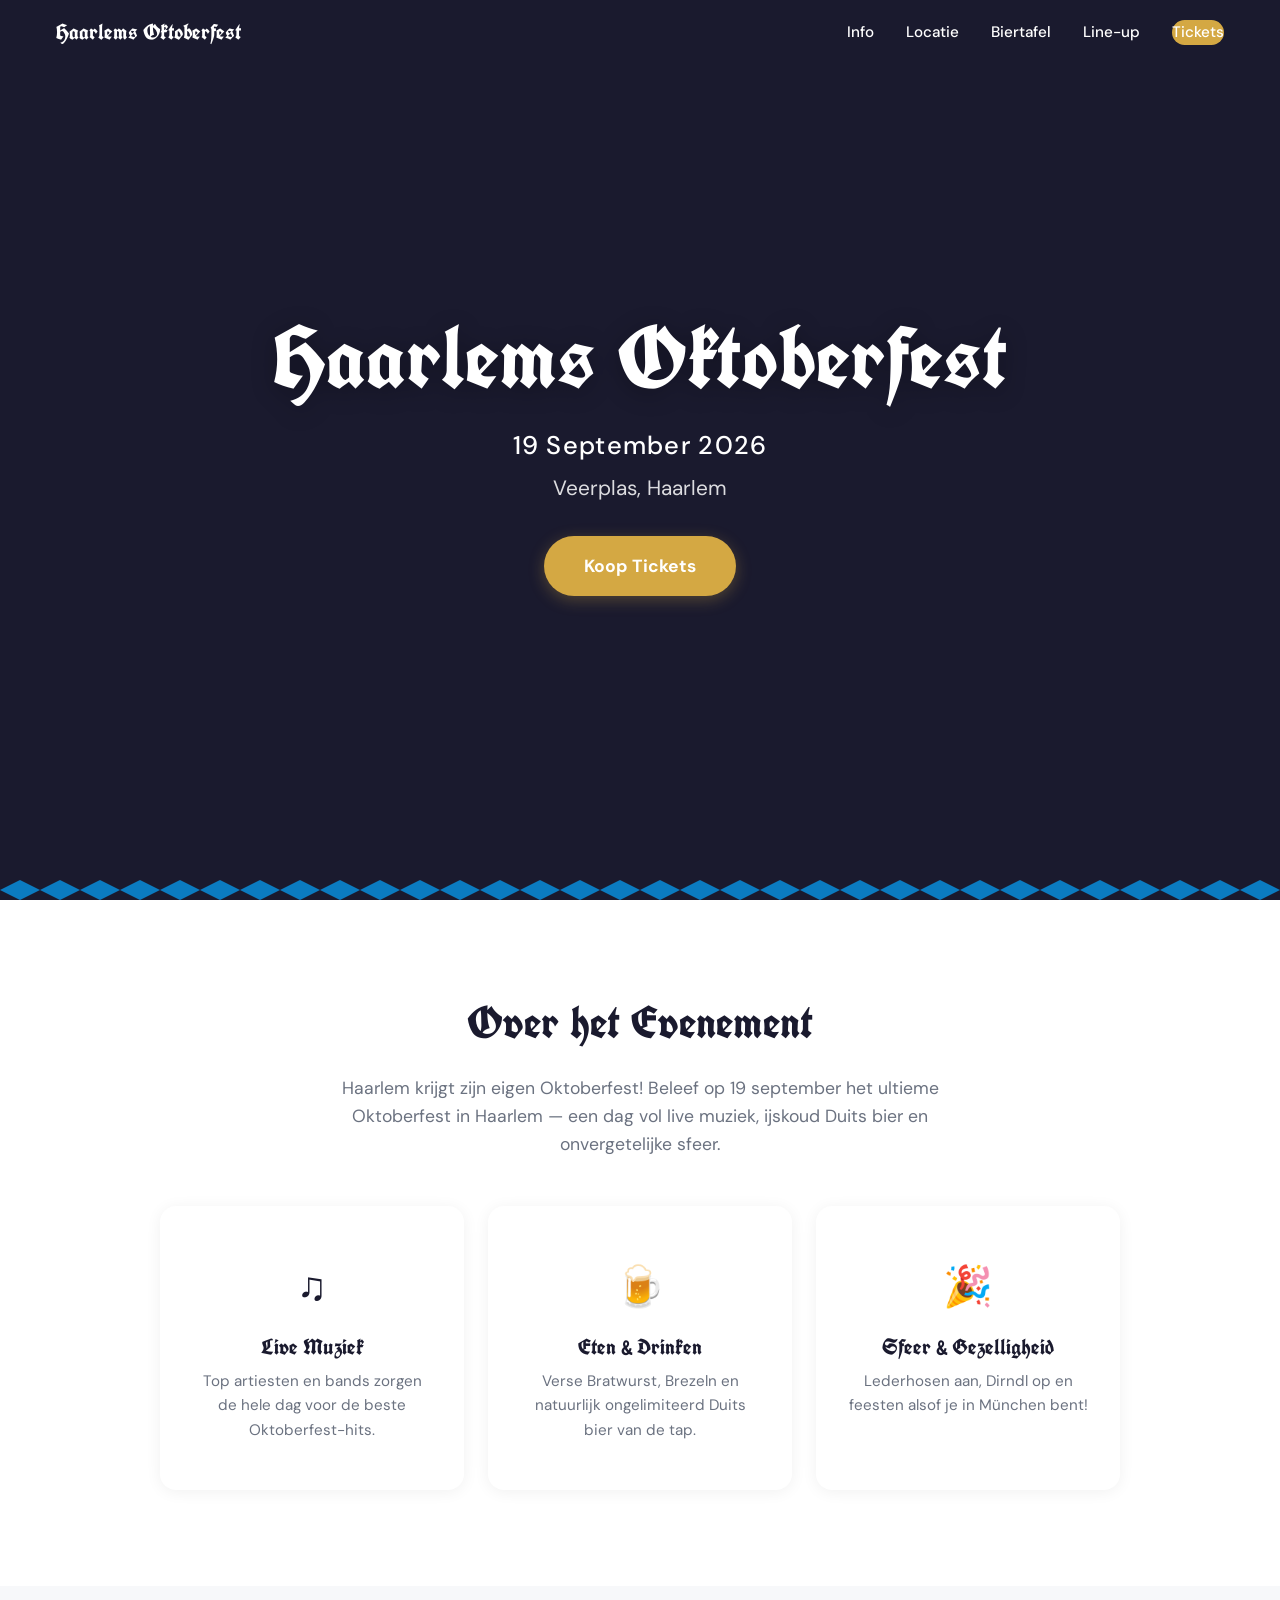
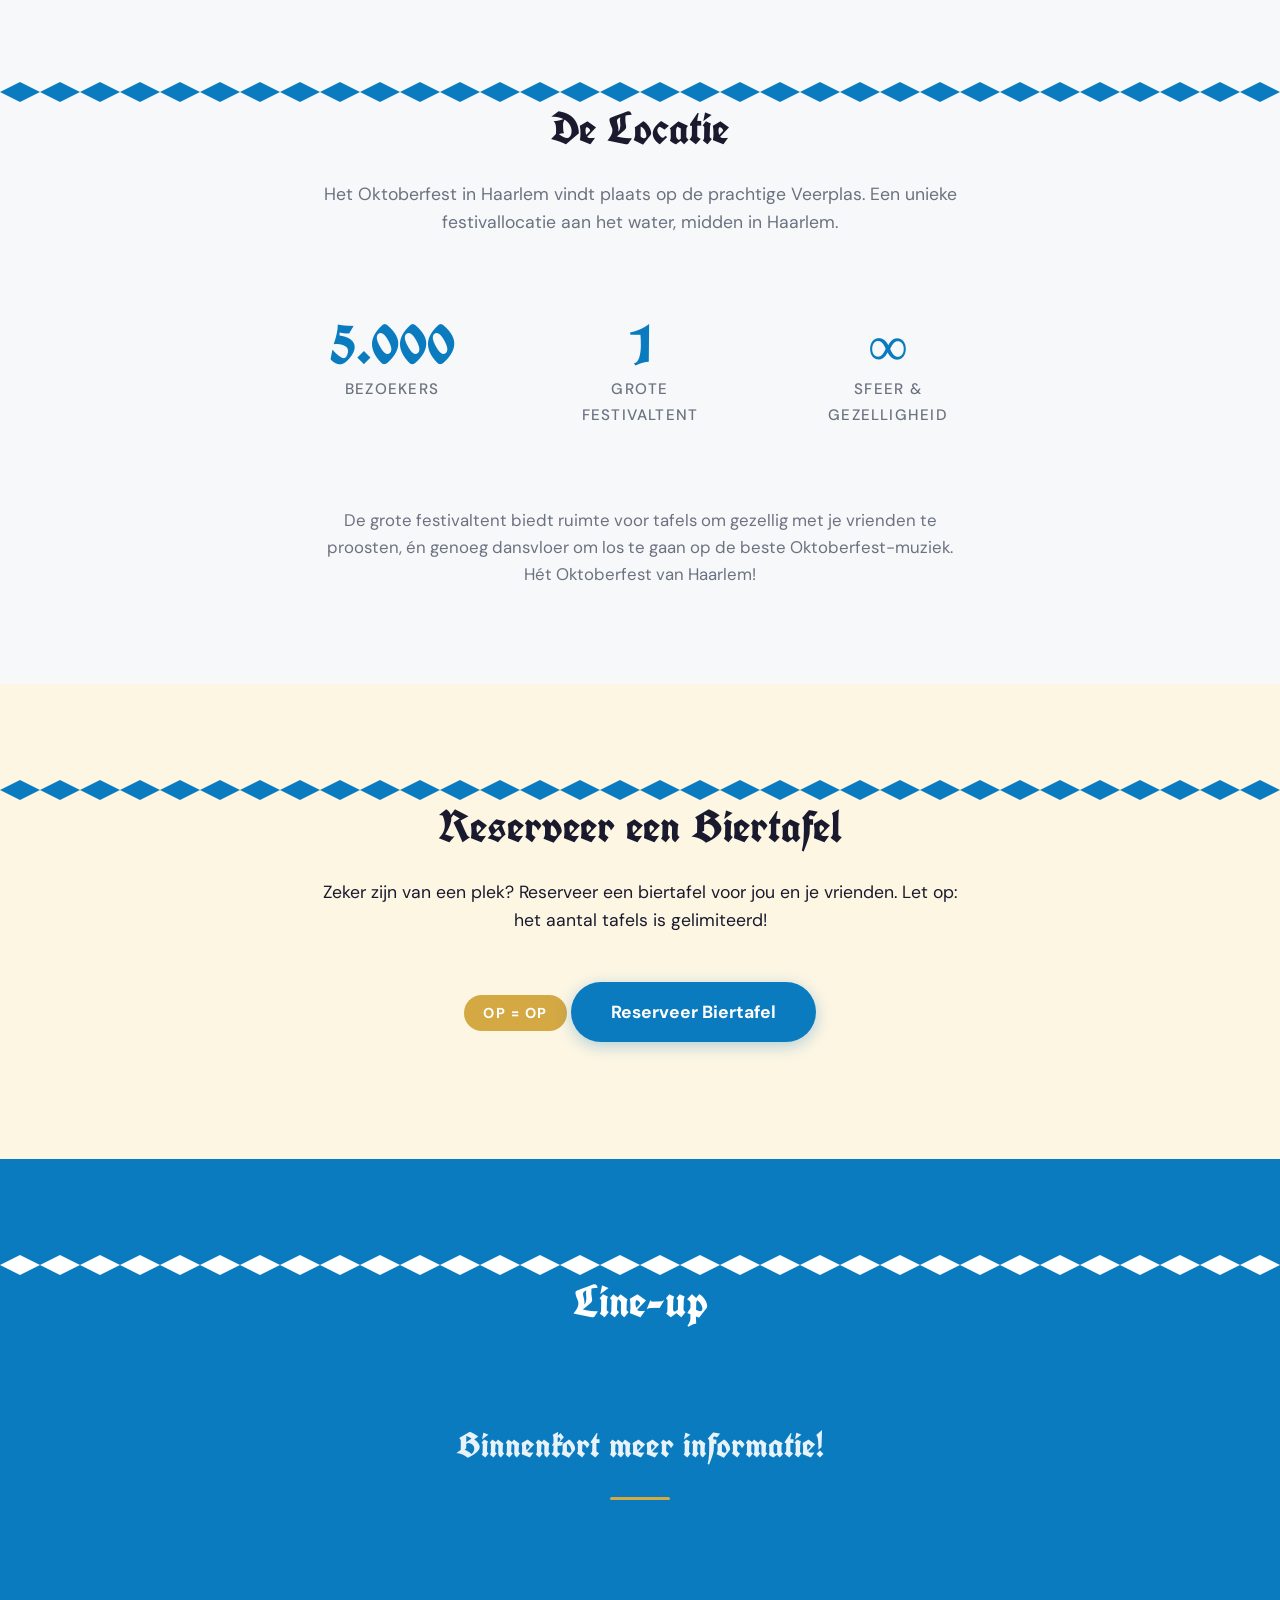
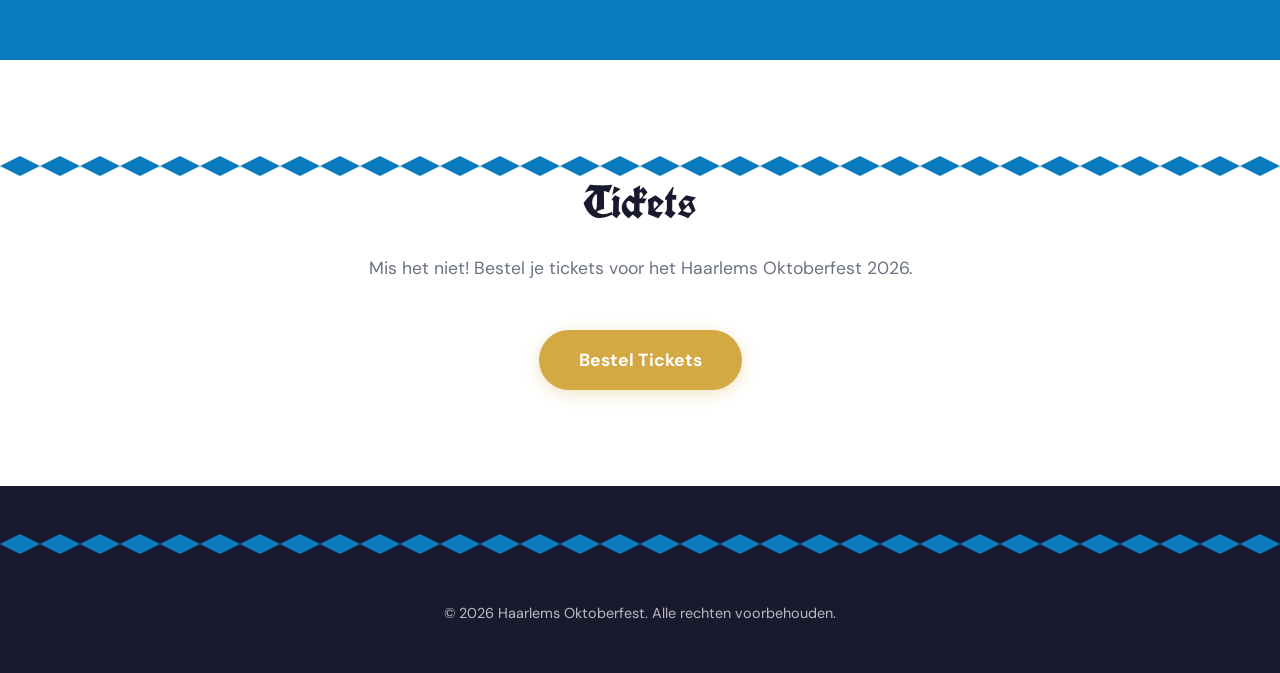
==== index.html @ cc45a91d "Initial commit: Haarlems Oktoberfest website Single-page static website for Haarlems Oktoberfest 202" ====
<!DOCTYPE html>
<html lang="nl">
<head>
    <meta charset="UTF-8">
    <meta name="viewport" content="width=device-width, initial-scale=1.0">
    <title>Haarlems Oktoberfest 2026 | 19 September | Oktoberfest in Haarlem</title>
    <meta name="description" content="Haarlems Oktoberfest 2026 — hét Oktoberfest van Haarlem op 19 september bij de Veerplas. Live muziek, Duits bier, Bratwurst en feest. Koop nu je tickets voor Oktoberfest Haarlem!">
    <meta name="keywords" content="Oktoberfest Haarlem, Haarlems Oktoberfest, Oktoberfest 2026, Haarlem evenement, Oktoberfest Nederland, Veerplas Haarlem, Duits bierfestival Haarlem">
    <meta name="robots" content="index, follow">
    <link rel="canonical" href="https://www.haarlemsoktoberfest.nl/">

    <!-- Open Graph -->
    <meta property="og:title" content="Haarlems Oktoberfest 2026">
    <meta property="og:description" content="19 september 2026 | Veerplas, Haarlem. Het gezelligste Oktoberfest van Haarlem!">
    <meta property="og:image" content="https://www.haarlemsoktoberfest.nl/assets/images/og-image.jpg">
    <meta property="og:url" content="https://www.haarlemsoktoberfest.nl/">
    <meta property="og:type" content="website">
    <meta property="og:locale" content="nl_NL">
    <meta property="og:site_name" content="Haarlems Oktoberfest">

    <!-- Twitter Card -->
    <meta name="twitter:card" content="summary_large_image">
    <meta name="twitter:title" content="Haarlems Oktoberfest 2026">
    <meta name="twitter:description" content="19 september 2026 | Veerplas, Haarlem. Het gezelligste Oktoberfest van Haarlem!">
    <meta name="twitter:image" content="https://www.haarlemsoktoberfest.nl/assets/images/og-image.jpg">

    <!-- JSON-LD Structured Data -->
    <script type="application/ld+json">
    {
        "@context": "https://schema.org",
        "@type": "Event",
        "name": "Haarlems Oktoberfest 2026",
        "description": "Het gezelligste Oktoberfest van Haarlem bij de Veerplas. Live muziek, Duits bier en onvergetelijke sfeer.",
        "startDate": "2026-09-19",
        "eventAttendanceMode": "https://schema.org/OfflineEventAttendanceMode",
        "eventStatus": "https://schema.org/EventScheduled",
        "location": {
            "@type": "Place",
            "name": "Veerplas",
            "address": {
                "@type": "PostalAddress",
                "addressLocality": "Haarlem",
                "addressCountry": "NL"
            }
        },
        "organizer": {
            "@type": "Organization",
            "name": "Haarlems Oktoberfest",
            "url": "https://www.haarlemsoktoberfest.nl"
        },
        "offers": {
            "@type": "Offer",
            "url": "https://www.haarlemsoktoberfest.nl/#tickets",
            "availability": "https://schema.org/PreOrder"
        },
        "image": "https://www.haarlemsoktoberfest.nl/assets/images/og-image.jpg",
        "inLanguage": "nl"
    }
    </script>

    <!-- Fonts -->
    <link rel="preconnect" href="https://fonts.googleapis.com">
    <link rel="preconnect" href="https://fonts.gstatic.com" crossorigin>
    <link href="https://fonts.googleapis.com/css2?family=DM+Sans:wght@400;500;700&family=UnifrakturCook:wght@700&display=swap" rel="stylesheet">

    <!-- Styles -->
    <link rel="stylesheet" href="css/styles.css">
</head>
<body>

    <!-- Header -->
    <header class="site-header" id="site-header">
        <nav class="nav container" aria-label="Hoofdnavigatie">
            <a href="#" class="nav__logo">Haarlems Oktoberfest</a>
            <button class="nav__toggle" aria-label="Menu openen" aria-expanded="false">
                <span class="nav__hamburger"></span>
            </button>
            <ul class="nav__links">
                <li><a href="#info">Info</a></li>
                <li><a href="#locatie">Locatie</a></li>
                <li><a href="#biertafel">Biertafel</a></li>
                <li><a href="#line-up">Line-up</a></li>
                <li><a href="#tickets" class="btn btn--nav">Tickets</a></li>
            </ul>
        </nav>
    </header>

    <main>

        <!-- Hero -->
        <section id="hero" class="hero" aria-label="Hero">
            <video class="hero__video" autoplay muted loop playsinline poster="assets/images/og-image.jpg">
                <!-- <source src="assets/video/hero.mp4" type="video/mp4"> -->
            </video>
            <div class="hero__overlay"></div>
            <div class="hero__content">
                <h1 class="hero__title">Haarlems Oktoberfest</h1>
                <p class="hero__date">
                    <time datetime="2026-09-19">19 September 2026</time>
                </p>
                <p class="hero__location">Veerplas, Haarlem</p>
                <a href="#tickets" class="btn btn--gold btn--lg">Koop Tickets</a>
            </div>
            <div class="bavarian-divider" aria-hidden="true"></div>
        </section>

        <!-- Info -->
        <section id="info" class="section" aria-labelledby="info-heading">
            <div class="container">
                <h2 id="info-heading" class="section__title reveal">Over het Evenement</h2>
                <p class="section__intro reveal">Haarlem krijgt zijn eigen Oktoberfest! Beleef op 19 september het ultieme Oktoberfest in Haarlem — een dag vol live muziek, ijskoud Duits bier en onvergetelijke sfeer.</p>
                <div class="cards">
                    <div class="card reveal reveal-delay-1">
                        <span class="card__icon" aria-hidden="true">&#9835;</span>
                        <h3 class="card__title">Live Muziek</h3>
                        <p>Top artiesten en bands zorgen de hele dag voor de beste Oktoberfest-hits.</p>
                    </div>
                    <div class="card reveal reveal-delay-2">
                        <span class="card__icon" aria-hidden="true">&#127866;</span>
                        <h3 class="card__title">Eten & Drinken</h3>
                        <p>Verse Bratwurst, Brezeln en natuurlijk ongelimiteerd Duits bier van de tap.</p>
                    </div>
                    <div class="card reveal reveal-delay-3">
                        <span class="card__icon" aria-hidden="true">&#127881;</span>
                        <h3 class="card__title">Sfeer & Gezelligheid</h3>
                        <p>Lederhosen aan, Dirndl op en feesten alsof je in München bent!</p>
                    </div>
                </div>
            </div>
        </section>

        <!-- Locatie -->
        <section id="locatie" class="section section--light" aria-labelledby="locatie-heading">
            <div class="bavarian-divider" aria-hidden="true"></div>
            <div class="container">
                <h2 id="locatie-heading" class="section__title reveal">De Locatie</h2>
                <p class="section__intro reveal">Het Oktoberfest in Haarlem vindt plaats op de prachtige Veerplas. Een unieke festivallocatie aan het water, midden in Haarlem.</p>
                <div class="stats">
                    <div class="stat reveal reveal-delay-1">
                        <span class="stat__number">5.000</span>
                        <span class="stat__label">Bezoekers</span>
                    </div>
                    <div class="stat reveal reveal-delay-2">
                        <span class="stat__number">1</span>
                        <span class="stat__label">Grote Festivaltent</span>
                    </div>
                    <div class="stat reveal reveal-delay-3">
                        <span class="stat__number">&infin;</span>
                        <span class="stat__label">Sfeer & Gezelligheid</span>
                    </div>
                </div>
                <p class="section__text reveal">De grote festivaltent biedt ruimte voor tafels om gezellig met je vrienden te proosten, én genoeg dansvloer om los te gaan op de beste Oktoberfest-muziek. Hét Oktoberfest van Haarlem!</p>
            </div>
        </section>

        <!-- Biertafel -->
        <section id="biertafel" class="section section--gold" aria-labelledby="biertafel-heading">
            <div class="bavarian-divider" aria-hidden="true"></div>
            <div class="container center">
                <h2 id="biertafel-heading" class="section__title reveal">Reserveer een Biertafel</h2>
                <p class="section__intro reveal">Zeker zijn van een plek? Reserveer een biertafel voor jou en je vrienden. Let op: het aantal tafels is gelimiteerd!</p>
                <p class="badge reveal">Op = Op</p>
                <a href="#" class="btn btn--primary btn--lg reveal">Reserveer Biertafel</a>
            </div>
        </section>

        <!-- Line-up -->
        <section id="line-up" class="section section--blue" aria-labelledby="lineup-heading">
            <div class="bavarian-divider bavarian-divider--white" aria-hidden="true"></div>
            <div class="container center">
                <h2 id="lineup-heading" class="section__title section__title--white reveal">Line-up</h2>
                <p class="coming-soon reveal">Binnenkort meer informatie!</p>
            </div>
        </section>

        <!-- Tickets -->
        <section id="tickets" class="section" aria-labelledby="tickets-heading">
            <div class="bavarian-divider" aria-hidden="true"></div>
            <div class="container center">
                <h2 id="tickets-heading" class="section__title reveal">Tickets</h2>
                <p class="section__intro reveal">Mis het niet! Bestel je tickets voor het Haarlems Oktoberfest 2026.</p>
                <a href="#" class="btn btn--gold btn--lg reveal">Bestel Tickets</a>
            </div>
        </section>

    </main>

    <!-- Footer -->
    <footer class="site-footer">
        <div class="bavarian-divider" aria-hidden="true"></div>
        <div class="container">
            <p class="site-footer__copy">&copy; 2026 Haarlems Oktoberfest. Alle rechten voorbehouden.</p>
        </div>
    </footer>

    <script src="js/main.js"></script>
</body>
</html>
---- css/styles.css ----
/* ==========================================================================
   Haarlems Oktoberfest — Styles
   ========================================================================== */

/* --- Custom Properties --- */
:root {
    --color-primary: #0B7BC0;
    --color-primary-dark: #065A8F;
    --color-white: #FFFFFF;
    --color-gold: #D4A843;
    --color-gold-dark: #B8912E;
    --color-gold-light: #FDF6E3;
    --color-dark: #1A1A2E;
    --color-gray: #6B7280;
    --color-gray-light: #F7F8FA;

    --space-xs: 0.25rem;
    --space-sm: 0.5rem;
    --space-md: 1rem;
    --space-lg: 1.5rem;
    --space-xl: 2rem;
    --space-2xl: 3rem;
    --space-3xl: 4rem;
    --space-4xl: 6rem;

    --radius-sm: 4px;
    --radius-md: 8px;
    --radius-lg: 16px;
    --radius-full: 9999px;

    --font-display: 'UnifrakturCook', cursive;
    --font-body: 'DM Sans', sans-serif;

    --header-height: 64px;
}

/* --- Reset --- */
*,
*::before,
*::after {
    box-sizing: border-box;
    margin: 0;
    padding: 0;
}

html {
    scroll-behavior: smooth;
    scroll-padding-top: var(--header-height);
    -webkit-font-smoothing: antialiased;
    -moz-osx-font-smoothing: grayscale;
}

body {
    font-family: var(--font-body);
    font-size: 1rem;
    line-height: 1.6;
    color: var(--color-dark);
    background: var(--color-white);
    overflow-x: hidden;
}

img, video {
    display: block;
    max-width: 100%;
}

a {
    color: inherit;
    text-decoration: none;
}

ul {
    list-style: none;
}

/* --- Typography --- */
h1, h2, h3 {
    line-height: 1.2;
}

/* --- Layout --- */
.container {
    width: 100%;
    max-width: 1200px;
    margin-inline: auto;
    padding-inline: var(--space-md);
}

.center {
    text-align: center;
}

.section {
    padding-block: var(--space-3xl);
    position: relative;
}

.section--light {
    background: var(--color-gray-light);
}

.section--blue {
    background: var(--color-primary);
    color: var(--color-white);
}

.section--gold {
    background: var(--color-gold-light);
}

.section__title {
    font-family: var(--font-display);
    font-size: clamp(1.8rem, 5vw, 2.8rem);
    text-align: center;
    margin-bottom: var(--space-lg);
    color: var(--color-dark);
}

.section__title--white {
    color: var(--color-white);
}

.section__intro {
    max-width: 640px;
    margin-inline: auto;
    text-align: center;
    color: var(--color-gray);
    font-size: 1.1rem;
    margin-bottom: var(--space-2xl);
}

.section--blue .section__intro {
    color: rgba(255, 255, 255, 0.85);
}

.section--gold .section__intro {
    color: var(--color-dark);
}

.section__text {
    max-width: 640px;
    margin-inline: auto;
    text-align: center;
    color: var(--color-gray);
    margin-top: var(--space-2xl);
    font-size: 1.05rem;
}

/* --- Bavarian Diamond Divider --- */
.bavarian-divider {
    height: 20px;
    background-image: url("data:image/svg+xml,%3Csvg xmlns='http://www.w3.org/2000/svg' width='40' height='20' viewBox='0 0 40 20'%3E%3Cpolygon points='20,0 40,10 20,20 0,10' fill='%230B7BC0'/%3E%3C/svg%3E");
    background-repeat: repeat-x;
    background-size: 40px 20px;
}

.bavarian-divider--white {
    background-image: url("data:image/svg+xml,%3Csvg xmlns='http://www.w3.org/2000/svg' width='40' height='20' viewBox='0 0 40 20'%3E%3Cpolygon points='20,0 40,10 20,20 0,10' fill='%23FFFFFF'/%3E%3C/svg%3E");
}

/* --- Scroll Reveal Animations --- */
.reveal {
    opacity: 0;
    transform: translateY(30px);
    transition: opacity 0.7s ease, transform 0.7s ease;
}

.reveal.is-visible {
    opacity: 1;
    transform: translateY(0);
}

.reveal-delay-1 { transition-delay: 0.1s; }
.reveal-delay-2 { transition-delay: 0.2s; }
.reveal-delay-3 { transition-delay: 0.3s; }

/* --- Header / Nav --- */
.site-header {
    position: fixed;
    top: 0;
    left: 0;
    right: 0;
    z-index: 100;
    height: var(--header-height);
    transition: background-color 0.3s ease, box-shadow 0.3s ease;
}

.site-header.is-scrolled {
    background: rgba(255, 255, 255, 0.97);
    box-shadow: 0 1px 12px rgba(0, 0, 0, 0.08);
    backdrop-filter: blur(12px);
    -webkit-backdrop-filter: blur(12px);
}

.site-header.is-scrolled .nav__logo {
    color: var(--color-dark);
}

.site-header.is-scrolled .nav__links a {
    color: var(--color-dark);
}

.site-header.is-scrolled .nav__hamburger,
.site-header.is-scrolled .nav__hamburger::before,
.site-header.is-scrolled .nav__hamburger::after {
    background: var(--color-dark);
}

.nav {
    display: flex;
    align-items: center;
    justify-content: space-between;
    height: 100%;
}

.nav__logo {
    font-family: var(--font-display);
    font-size: 1.35rem;
    color: var(--color-white);
    white-space: nowrap;
    transition: color 0.3s ease;
}

.nav__toggle {
    display: flex;
    align-items: center;
    justify-content: center;
    width: 44px;
    height: 44px;
    background: none;
    border: none;
    cursor: pointer;
    position: relative;
    z-index: 110;
}

.nav__hamburger,
.nav__hamburger::before,
.nav__hamburger::after {
    display: block;
    width: 24px;
    height: 2px;
    background: var(--color-white);
    border-radius: 2px;
    transition: all 0.3s ease;
}

.nav__hamburger::before,
.nav__hamburger::after {
    content: '';
    position: absolute;
}

.nav__hamburger::before {
    transform: translateY(-7px);
}

.nav__hamburger::after {
    transform: translateY(7px);
}

/* Hamburger → X */
.nav__toggle[aria-expanded="true"] .nav__hamburger {
    background: transparent;
}

.nav__toggle[aria-expanded="true"] .nav__hamburger::before {
    transform: rotate(45deg);
    background: var(--color-dark);
}

.nav__toggle[aria-expanded="true"] .nav__hamburger::after {
    transform: rotate(-45deg);
    background: var(--color-dark);
}

.nav__links {
    position: fixed;
    top: 0;
    right: 0;
    width: 280px;
    height: 100vh;
    height: 100dvh;
    background: var(--color-white);
    padding: calc(var(--header-height) + var(--space-xl)) var(--space-xl) var(--space-xl);
    display: flex;
    flex-direction: column;
    gap: var(--space-md);
    transform: translateX(100%);
    transition: transform 0.35s ease;
    box-shadow: -4px 0 24px rgba(0, 0, 0, 0.1);
}

.nav__links.is-open {
    transform: translateX(0);
}

.nav__links a {
    font-size: 1.1rem;
    font-weight: 500;
    color: var(--color-dark);
    padding: var(--space-sm) 0;
    transition: color 0.2s ease;
}

.nav__links a:hover {
    color: var(--color-primary);
}

/* --- Buttons --- */
.btn {
    display: inline-flex;
    align-items: center;
    justify-content: center;
    padding: 0.75rem 2rem;
    border-radius: var(--radius-full);
    font-family: var(--font-body);
    font-size: 1rem;
    font-weight: 700;
    cursor: pointer;
    border: none;
    transition: background-color 0.25s ease, transform 0.2s ease, box-shadow 0.25s ease;
    text-decoration: none;
}

.btn:hover {
    transform: translateY(-2px);
}

.btn:active {
    transform: translateY(0);
}

.btn--primary {
    background: var(--color-primary);
    color: var(--color-white);
    box-shadow: 0 4px 16px rgba(11, 123, 192, 0.3);
}

.btn--primary:hover {
    background: var(--color-primary-dark);
    box-shadow: 0 6px 20px rgba(11, 123, 192, 0.4);
}

.btn--gold {
    background: var(--color-gold);
    color: var(--color-white);
    box-shadow: 0 4px 16px rgba(212, 168, 67, 0.3);
}

.btn--gold:hover {
    background: var(--color-gold-dark);
    box-shadow: 0 6px 20px rgba(212, 168, 67, 0.4);
}

.btn--lg {
    padding: 1rem 2.5rem;
    font-size: 1.1rem;
}

.btn--nav {
    background: var(--color-gold);
    color: var(--color-white);
    padding: 0.5rem 1.5rem;
    border-radius: var(--radius-full);
    font-weight: 700;
    font-size: 0.95rem;
}

.btn--nav:hover {
    background: var(--color-gold-dark);
    color: var(--color-white) !important;
}

/* --- Hero --- */
.hero {
    position: relative;
    min-height: 100vh;
    min-height: 100svh;
    display: flex;
    align-items: center;
    justify-content: center;
    overflow: hidden;
    background: var(--color-dark);
}

.hero__video {
    position: absolute;
    inset: 0;
    width: 100%;
    height: 100%;
    object-fit: cover;
    z-index: 1;
}

.hero__overlay {
    position: absolute;
    inset: 0;
    background: linear-gradient(
        to bottom,
        rgba(26, 26, 46, 0.5) 0%,
        rgba(26, 26, 46, 0.65) 100%
    );
    z-index: 2;
}

.hero__content {
    position: relative;
    z-index: 3;
    text-align: center;
    color: var(--color-white);
    padding: var(--space-md);
}

.hero__title {
    font-family: var(--font-display);
    font-size: clamp(2.5rem, 8vw, 5.5rem);
    margin-bottom: var(--space-md);
    text-shadow: 0 4px 24px rgba(0, 0, 0, 0.3);
    animation: fadeInUp 1s ease forwards;
}

.hero__date {
    font-size: clamp(1.2rem, 3vw, 1.6rem);
    font-weight: 500;
    letter-spacing: 0.05em;
    margin-bottom: var(--space-xs);
    animation: fadeInUp 1s ease 0.2s forwards;
    opacity: 0;
}

.hero__location {
    font-size: clamp(1rem, 2.5vw, 1.3rem);
    color: rgba(255, 255, 255, 0.85);
    margin-bottom: var(--space-xl);
    animation: fadeInUp 1s ease 0.4s forwards;
    opacity: 0;
}

.hero .btn {
    animation: fadeInUp 1s ease 0.6s forwards;
    opacity: 0;
}

.hero .bavarian-divider {
    position: absolute;
    bottom: 0;
    left: 0;
    right: 0;
    z-index: 3;
}

@keyframes fadeInUp {
    from {
        opacity: 0;
        transform: translateY(24px);
    }
    to {
        opacity: 1;
        transform: translateY(0);
    }
}

/* --- Cards --- */
.cards {
    display: grid;
    grid-template-columns: 1fr;
    gap: var(--space-lg);
    max-width: 960px;
    margin-inline: auto;
}

.card {
    background: var(--color-white);
    border-radius: var(--radius-lg);
    padding: var(--space-2xl) var(--space-xl);
    text-align: center;
    box-shadow: 0 2px 16px rgba(0, 0, 0, 0.06);
    transition: transform 0.3s ease, box-shadow 0.3s ease;
}

.card:hover {
    transform: translateY(-4px);
    box-shadow: 0 8px 32px rgba(0, 0, 0, 0.1);
}

.card__icon {
    display: block;
    font-size: 2.5rem;
    margin-bottom: var(--space-md);
}

.card__title {
    font-family: var(--font-display);
    font-size: 1.4rem;
    margin-bottom: var(--space-sm);
    color: var(--color-dark);
}

.card p {
    color: var(--color-gray);
    font-size: 0.95rem;
}

/* --- Stats --- */
.stats {
    display: grid;
    grid-template-columns: 1fr;
    gap: var(--space-lg);
    max-width: 720px;
    margin-inline: auto;
    margin-bottom: var(--space-md);
}

.stat {
    text-align: center;
    padding: var(--space-xl);
}

.stat__number {
    display: block;
    font-family: var(--font-display);
    font-size: clamp(2.5rem, 6vw, 3.5rem);
    color: var(--color-primary);
    line-height: 1;
    margin-bottom: var(--space-xs);
}

.stat__label {
    font-size: 0.95rem;
    font-weight: 500;
    color: var(--color-gray);
    text-transform: uppercase;
    letter-spacing: 0.08em;
}

/* --- Badge --- */
.badge {
    display: inline-block;
    background: var(--color-gold);
    color: var(--color-white);
    font-weight: 700;
    font-size: 0.9rem;
    padding: 0.4rem 1.2rem;
    border-radius: var(--radius-full);
    text-transform: uppercase;
    letter-spacing: 0.1em;
    margin-bottom: var(--space-xl);
    animation: pulse 2s ease-in-out infinite;
}

@keyframes pulse {
    0%, 100% { transform: scale(1); }
    50% { transform: scale(1.05); }
}

/* --- Coming Soon --- */
.coming-soon {
    font-family: var(--font-display);
    font-size: clamp(1.5rem, 4vw, 2.2rem);
    color: rgba(255, 255, 255, 0.9);
    padding: var(--space-3xl) 0;
    position: relative;
}

.coming-soon::after {
    content: '';
    display: block;
    width: 60px;
    height: 3px;
    background: var(--color-gold);
    margin: var(--space-lg) auto 0;
    border-radius: 2px;
}

/* --- Footer --- */
.site-footer {
    background: var(--color-dark);
    color: rgba(255, 255, 255, 0.7);
    padding-block: var(--space-2xl);
}

.site-footer .bavarian-divider {
    margin-bottom: var(--space-2xl);
}

.site-footer__copy {
    text-align: center;
    font-size: 0.9rem;
}

/* ==========================================================================
   Tablet (768px)
   ========================================================================== */
@media (min-width: 768px) {
    .cards {
        grid-template-columns: repeat(3, 1fr);
    }

    .stats {
        grid-template-columns: repeat(3, 1fr);
    }

    .section {
        padding-block: var(--space-4xl);
    }
}

/* ==========================================================================
   Desktop (1024px)
   ========================================================================== */
@media (min-width: 1024px) {
    .nav__toggle {
        display: none;
    }

    .nav__links {
        position: static;
        width: auto;
        height: auto;
        background: transparent;
        padding: 0;
        flex-direction: row;
        align-items: center;
        gap: var(--space-xl);
        transform: none;
        box-shadow: none;
    }

    .nav__links a {
        font-size: 0.95rem;
        color: var(--color-white);
        padding: 0;
    }

    .site-header.is-scrolled .nav__links a {
        color: var(--color-dark);
    }

    .site-header.is-scrolled .nav__links .btn--nav {
        color: var(--color-white);
    }
}
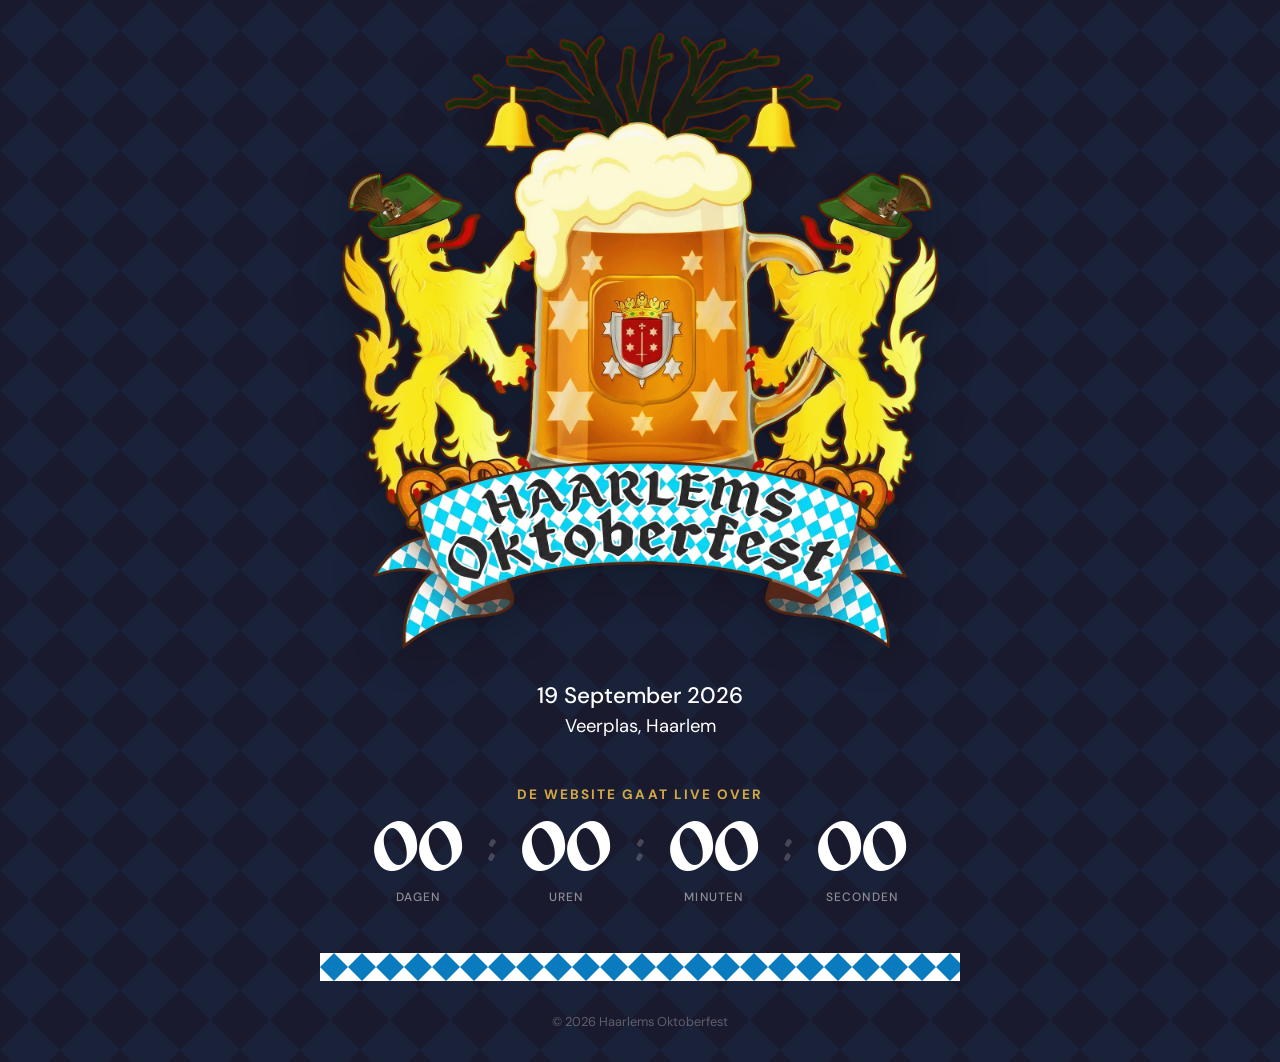
==== commit 1d33c9f8: "Switch to coming-soon countdown as main page - Coming-soon page is now index.html (countdown to Marc" ====
--- a/index.html
+++ b/index.html
@@ -3,34 +3,27 @@
 <head>
     <meta charset="UTF-8">
     <meta name="viewport" content="width=device-width, initial-scale=1.0">
-    <title>Haarlems Oktoberfest 2026 | 19 September | Oktoberfest in Haarlem</title>
-    <meta name="description" content="Haarlems Oktoberfest 2026 — hét Oktoberfest van Haarlem op 19 september bij de Veerplas. Live muziek, Duits bier, Bratwurst en feest. Koop nu je tickets voor Oktoberfest Haarlem!">
-    <meta name="keywords" content="Oktoberfest Haarlem, Haarlems Oktoberfest, Oktoberfest 2026, Haarlem evenement, Oktoberfest Nederland, Veerplas Haarlem, Duits bierfestival Haarlem">
+    <title>Haarlems Oktoberfest 2026 | Binnenkort meer</title>
+    <meta name="description" content="Haarlems Oktoberfest 2026 - het Oktoberfest van Haarlem op 19 september bij de Veerplas. Binnenkort meer informatie!">
+    <meta name="keywords" content="Oktoberfest Haarlem, Haarlems Oktoberfest, Oktoberfest 2026, Haarlem evenement, Oktoberfest Nederland, Veerplas Haarlem">
     <meta name="robots" content="index, follow">
     <link rel="canonical" href="https://www.haarlemsoktoberfest.nl/">
 
     <!-- Open Graph -->
     <meta property="og:title" content="Haarlems Oktoberfest 2026">
-    <meta property="og:description" content="19 september 2026 | Veerplas, Haarlem. Het gezelligste Oktoberfest van Haarlem!">
+    <meta property="og:description" content="Binnenkort meer info over het Oktoberfest in Haarlem!">
     <meta property="og:image" content="https://www.haarlemsoktoberfest.nl/assets/images/og-image.jpg">
     <meta property="og:url" content="https://www.haarlemsoktoberfest.nl/">
     <meta property="og:type" content="website">
     <meta property="og:locale" content="nl_NL">
-    <meta property="og:site_name" content="Haarlems Oktoberfest">
-
-    <!-- Twitter Card -->
-    <meta name="twitter:card" content="summary_large_image">
-    <meta name="twitter:title" content="Haarlems Oktoberfest 2026">
-    <meta name="twitter:description" content="19 september 2026 | Veerplas, Haarlem. Het gezelligste Oktoberfest van Haarlem!">
-    <meta name="twitter:image" content="https://www.haarlemsoktoberfest.nl/assets/images/og-image.jpg">
-
-    <!-- JSON-LD Structured Data -->
+
+    <!-- JSON-LD -->
     <script type="application/ld+json">
     {
         "@context": "https://schema.org",
         "@type": "Event",
         "name": "Haarlems Oktoberfest 2026",
-        "description": "Het gezelligste Oktoberfest van Haarlem bij de Veerplas. Live muziek, Duits bier en onvergetelijke sfeer.",
+        "description": "Het Oktoberfest van Haarlem bij de Veerplas. Live muziek, Duits bier en feest.",
         "startDate": "2026-09-19",
         "eventAttendanceMode": "https://schema.org/OfflineEventAttendanceMode",
         "eventStatus": "https://schema.org/EventScheduled",
@@ -48,12 +41,6 @@
             "name": "Haarlems Oktoberfest",
             "url": "https://www.haarlemsoktoberfest.nl"
         },
-        "offers": {
-            "@type": "Offer",
-            "url": "https://www.haarlemsoktoberfest.nl/#tickets",
-            "availability": "https://schema.org/PreOrder"
-        },
-        "image": "https://www.haarlemsoktoberfest.nl/assets/images/og-image.jpg",
         "inLanguage": "nl"
     }
     </script>
@@ -61,138 +48,315 @@
     <!-- Fonts -->
     <link rel="preconnect" href="https://fonts.googleapis.com">
     <link rel="preconnect" href="https://fonts.gstatic.com" crossorigin>
-    <link href="https://fonts.googleapis.com/css2?family=DM+Sans:wght@400;500;700&family=UnifrakturCook:wght@700&display=swap" rel="stylesheet">
-
-    <!-- Styles -->
-    <link rel="stylesheet" href="css/styles.css">
+    <link href="https://fonts.googleapis.com/css2?family=DM+Sans:wght@400;500;700&display=swap" rel="stylesheet">
+
+    <style>
+        @font-face {
+            font-family: 'Deutsch Gothic';
+            src: url('assets/font/Deutsch-Gothic.woff2') format('woff2'),
+                url('assets/font/Deutsch-Gothic.woff') format('woff');
+            font-weight: normal;
+            font-style: normal;
+            font-display: swap;
+        }
+
+        :root {
+            --color-primary: #0B7BC0;
+            --color-gold: #D4A843;
+            --color-gold-dark: #B8912E;
+            --color-dark: #1A1A2E;
+            --color-white: #FFFFFF;
+            --font-display: 'Deutsch Gothic', cursive;
+            --font-body: 'DM Sans', sans-serif;
+        }
+
+        *, *::before, *::after {
+            box-sizing: border-box;
+            margin: 0;
+            padding: 0;
+        }
+
+        html {
+            -webkit-font-smoothing: antialiased;
+            -moz-osx-font-smoothing: grayscale;
+        }
+
+        body {
+            font-family: var(--font-body);
+            color: var(--color-white);
+            min-height: 100vh;
+            min-height: 100svh;
+            display: flex;
+            flex-direction: column;
+            align-items: center;
+            justify-content: center;
+            text-align: center;
+            padding: 2rem;
+            position: relative;
+            overflow: hidden;
+            background: var(--color-dark);
+        }
+
+        /* Bavarian pattern background */
+        body::before {
+            content: '';
+            position: absolute;
+            inset: 0;
+            background-image: url("data:image/svg+xml,%3Csvg xmlns='http://www.w3.org/2000/svg' width='60' height='60' viewBox='0 0 60 60'%3E%3Cpolygon points='30,0 60,30 30,60 0,30' fill='%230B7BC0' opacity='0.08'/%3E%3C/svg%3E");
+            background-size: 60px 60px;
+            z-index: 0;
+        }
+
+        .content {
+            position: relative;
+            z-index: 1;
+            max-width: 640px;
+            width: 100%;
+        }
+
+        /* Bavarian divider */
+        .bavarian-divider {
+            height: 28px;
+            background-image: url("data:image/svg+xml,%3Csvg xmlns='http://www.w3.org/2000/svg' width='28' height='28' viewBox='0 0 28 28'%3E%3Crect width='28' height='28' fill='%23FFFFFF'/%3E%3Cpolygon points='14,0 28,14 14,28 0,14' fill='%230B7BC0'/%3E%3C/svg%3E");
+            background-repeat: repeat-x;
+            background-size: 28px 28px;
+            margin-bottom: 3rem;
+        }
+
+        .logo {
+            width: clamp(300px, 55vw, 600px);
+            height: auto;
+            margin-inline: auto;
+            margin-bottom: 1.5rem;
+            filter: drop-shadow(0 4px 24px rgba(0, 0, 0, 0.3));
+            animation: fadeInUp 1s ease forwards;
+        }
+
+        .sr-only {
+            position: absolute;
+            width: 1px;
+            height: 1px;
+            padding: 0;
+            margin: -1px;
+            overflow: hidden;
+            clip: rect(0, 0, 0, 0);
+            white-space: nowrap;
+            border: 0;
+        }
+
+        .title {
+            font-family: var(--font-display);
+            font-size: clamp(2.5rem, 8vw, 5rem);
+            line-height: 1.1;
+            margin-bottom: 0.5rem;
+            animation: fadeInUp 1s ease forwards;
+        }
+
+        .subtitle {
+            font-size: clamp(1.1rem, 3vw, 1.4rem);
+            font-weight: 500;
+            color: var(--color-white);
+            margin-bottom: 0.25rem;
+            animation: fadeInUp 1s ease 0.15s forwards;
+            opacity: 0;
+        }
+
+        .location {
+            font-size: clamp(0.95rem, 2.5vw, 1.15rem);
+            color: var(--color-white);
+            margin-bottom: 3rem;
+            animation: fadeInUp 1s ease 0.3s forwards;
+            opacity: 0;
+        }
+
+        /* Countdown */
+        .countdown-label {
+            font-size: 0.85rem;
+            font-weight: 700;
+            text-transform: uppercase;
+            letter-spacing: 0.15em;
+            color: var(--color-gold);
+            margin-bottom: 1rem;
+            animation: fadeInUp 1s ease 0.45s forwards;
+            opacity: 0;
+        }
+
+        .countdown {
+            display: flex;
+            justify-content: center;
+            gap: 1rem;
+            margin-bottom: 3rem;
+            animation: fadeInUp 1s ease 0.6s forwards;
+            opacity: 0;
+        }
+
+        .countdown__block {
+            display: flex;
+            flex-direction: column;
+            align-items: center;
+            min-width: 70px;
+        }
+
+        .countdown__number {
+            font-family: var(--font-display);
+            font-size: clamp(2.5rem, 7vw, 4rem);
+            line-height: 1;
+            color: var(--color-white);
+        }
+
+        .countdown__unit {
+            font-size: 0.75rem;
+            font-weight: 500;
+            text-transform: uppercase;
+            letter-spacing: 0.1em;
+            color: rgba(255, 255, 255, 0.5);
+            margin-top: 0.35rem;
+        }
+
+        .countdown__separator {
+            font-family: var(--font-display);
+            font-size: clamp(2rem, 5vw, 3rem);
+            color: rgba(255, 255, 255, 0.2);
+            align-self: flex-start;
+            padding-top: 0.3rem;
+        }
+
+        /* CTA */
+        .cta-text {
+            font-size: 1rem;
+            color: rgba(255, 255, 255, 0.6);
+            margin-bottom: 1.5rem;
+            animation: fadeInUp 1s ease 0.75s forwards;
+            opacity: 0;
+        }
+
+        .btn {
+            display: inline-flex;
+            align-items: center;
+            justify-content: center;
+            padding: 1rem 2.5rem;
+            border-radius: 9999px;
+            font-family: var(--font-body);
+            font-size: 1.1rem;
+            font-weight: 700;
+            cursor: pointer;
+            border: none;
+            text-decoration: none;
+            transition: background-color 0.25s ease, transform 0.2s ease, box-shadow 0.25s ease;
+            background: var(--color-gold);
+            color: var(--color-white);
+            box-shadow: 0 4px 20px rgba(212, 168, 67, 0.3);
+            animation: fadeInUp 1s ease 0.9s forwards;
+            opacity: 0;
+        }
+
+        .btn:hover {
+            background: var(--color-gold-dark);
+            transform: translateY(-2px);
+            box-shadow: 0 6px 24px rgba(212, 168, 67, 0.4);
+        }
+
+        /* Divider bottom */
+        .bavarian-divider--bottom {
+            margin-top: 3rem;
+            margin-bottom: 0;
+        }
+
+        .footer-text {
+            margin-top: 2rem;
+            font-size: 0.8rem;
+            color: rgba(255, 255, 255, 0.3);
+            animation: fadeInUp 1s ease 1.05s forwards;
+            opacity: 0;
+        }
+
+        @keyframes fadeInUp {
+            from {
+                opacity: 0;
+                transform: translateY(20px);
+            }
+            to {
+                opacity: 1;
+                transform: translateY(0);
+            }
+        }
+
+        @media (min-width: 768px) {
+            .countdown {
+                gap: 1.5rem;
+            }
+
+            .countdown__block {
+                min-width: 90px;
+            }
+        }
+    </style>
 </head>
 <body>
-
-    <!-- Header -->
-    <header class="site-header" id="site-header">
-        <nav class="nav container" aria-label="Hoofdnavigatie">
-            <a href="#" class="nav__logo">Haarlems Oktoberfest</a>
-            <button class="nav__toggle" aria-label="Menu openen" aria-expanded="false">
-                <span class="nav__hamburger"></span>
-            </button>
-            <ul class="nav__links">
-                <li><a href="#info">Info</a></li>
-                <li><a href="#locatie">Locatie</a></li>
-                <li><a href="#biertafel">Biertafel</a></li>
-                <li><a href="#line-up">Line-up</a></li>
-                <li><a href="#tickets" class="btn btn--nav">Tickets</a></li>
-            </ul>
-        </nav>
-    </header>
-
-    <main>
-
-        <!-- Hero -->
-        <section id="hero" class="hero" aria-label="Hero">
-            <video class="hero__video" autoplay muted loop playsinline poster="assets/images/og-image.jpg">
-                <!-- <source src="assets/video/hero.mp4" type="video/mp4"> -->
-            </video>
-            <div class="hero__overlay"></div>
-            <div class="hero__content">
-                <h1 class="hero__title">Haarlems Oktoberfest</h1>
-                <p class="hero__date">
-                    <time datetime="2026-09-19">19 September 2026</time>
-                </p>
-                <p class="hero__location">Veerplas, Haarlem</p>
-                <a href="#tickets" class="btn btn--gold btn--lg">Koop Tickets</a>
+    <div class="content">
+        <img src="assets/images/logo hero.webp" alt="Haarlems Oktoberfest" class="logo" width="400" height="440">
+        <h1 class="sr-only">Haarlems Oktoberfest</h1>
+        <p class="subtitle"><time datetime="2026-09-19">19 September 2026</time></p>
+        <p class="location">Veerplas, Haarlem</p>
+
+        <p class="countdown-label">De website gaat live over</p>
+
+        <div class="countdown" id="countdown">
+            <div class="countdown__block">
+                <span class="countdown__number" id="days">00</span>
+                <span class="countdown__unit">Dagen</span>
             </div>
-            <div class="bavarian-divider" aria-hidden="true"></div>
-        </section>
-
-        <!-- Info -->
-        <section id="info" class="section" aria-labelledby="info-heading">
-            <div class="container">
-                <h2 id="info-heading" class="section__title reveal">Over het Evenement</h2>
-                <p class="section__intro reveal">Haarlem krijgt zijn eigen Oktoberfest! Beleef op 19 september het ultieme Oktoberfest in Haarlem — een dag vol live muziek, ijskoud Duits bier en onvergetelijke sfeer.</p>
-                <div class="cards">
-                    <div class="card reveal reveal-delay-1">
-                        <span class="card__icon" aria-hidden="true">&#9835;</span>
-                        <h3 class="card__title">Live Muziek</h3>
-                        <p>Top artiesten en bands zorgen de hele dag voor de beste Oktoberfest-hits.</p>
-                    </div>
-                    <div class="card reveal reveal-delay-2">
-                        <span class="card__icon" aria-hidden="true">&#127866;</span>
-                        <h3 class="card__title">Eten & Drinken</h3>
-                        <p>Verse Bratwurst, Brezeln en natuurlijk ongelimiteerd Duits bier van de tap.</p>
-                    </div>
-                    <div class="card reveal reveal-delay-3">
-                        <span class="card__icon" aria-hidden="true">&#127881;</span>
-                        <h3 class="card__title">Sfeer & Gezelligheid</h3>
-                        <p>Lederhosen aan, Dirndl op en feesten alsof je in München bent!</p>
-                    </div>
-                </div>
+            <span class="countdown__separator">:</span>
+            <div class="countdown__block">
+                <span class="countdown__number" id="hours">00</span>
+                <span class="countdown__unit">Uren</span>
             </div>
-        </section>
-
-        <!-- Locatie -->
-        <section id="locatie" class="section section--light" aria-labelledby="locatie-heading">
-            <div class="bavarian-divider" aria-hidden="true"></div>
-            <div class="container">
-                <h2 id="locatie-heading" class="section__title reveal">De Locatie</h2>
-                <p class="section__intro reveal">Het Oktoberfest in Haarlem vindt plaats op de prachtige Veerplas. Een unieke festivallocatie aan het water, midden in Haarlem.</p>
-                <div class="stats">
-                    <div class="stat reveal reveal-delay-1">
-                        <span class="stat__number">5.000</span>
-                        <span class="stat__label">Bezoekers</span>
-                    </div>
-                    <div class="stat reveal reveal-delay-2">
-                        <span class="stat__number">1</span>
-                        <span class="stat__label">Grote Festivaltent</span>
-                    </div>
-                    <div class="stat reveal reveal-delay-3">
-                        <span class="stat__number">&infin;</span>
-                        <span class="stat__label">Sfeer & Gezelligheid</span>
-                    </div>
-                </div>
-                <p class="section__text reveal">De grote festivaltent biedt ruimte voor tafels om gezellig met je vrienden te proosten, én genoeg dansvloer om los te gaan op de beste Oktoberfest-muziek. Hét Oktoberfest van Haarlem!</p>
+            <span class="countdown__separator">:</span>
+            <div class="countdown__block">
+                <span class="countdown__number" id="minutes">00</span>
+                <span class="countdown__unit">Minuten</span>
             </div>
-        </section>
-
-        <!-- Biertafel -->
-        <section id="biertafel" class="section section--gold" aria-labelledby="biertafel-heading">
-            <div class="bavarian-divider" aria-hidden="true"></div>
-            <div class="container center">
-                <h2 id="biertafel-heading" class="section__title reveal">Reserveer een Biertafel</h2>
-                <p class="section__intro reveal">Zeker zijn van een plek? Reserveer een biertafel voor jou en je vrienden. Let op: het aantal tafels is gelimiteerd!</p>
-                <p class="badge reveal">Op = Op</p>
-                <a href="#" class="btn btn--primary btn--lg reveal">Reserveer Biertafel</a>
+            <span class="countdown__separator">:</span>
+            <div class="countdown__block">
+                <span class="countdown__number" id="seconds">00</span>
+                <span class="countdown__unit">Seconden</span>
             </div>
-        </section>
-
-        <!-- Line-up -->
-        <section id="line-up" class="section section--blue" aria-labelledby="lineup-heading">
-            <div class="bavarian-divider bavarian-divider--white" aria-hidden="true"></div>
-            <div class="container center">
-                <h2 id="lineup-heading" class="section__title section__title--white reveal">Line-up</h2>
-                <p class="coming-soon reveal">Binnenkort meer informatie!</p>
-            </div>
-        </section>
-
-        <!-- Tickets -->
-        <section id="tickets" class="section" aria-labelledby="tickets-heading">
-            <div class="bavarian-divider" aria-hidden="true"></div>
-            <div class="container center">
-                <h2 id="tickets-heading" class="section__title reveal">Tickets</h2>
-                <p class="section__intro reveal">Mis het niet! Bestel je tickets voor het Haarlems Oktoberfest 2026.</p>
-                <a href="#" class="btn btn--gold btn--lg reveal">Bestel Tickets</a>
-            </div>
-        </section>
-
-    </main>
-
-    <!-- Footer -->
-    <footer class="site-footer">
-        <div class="bavarian-divider" aria-hidden="true"></div>
-        <div class="container">
-            <p class="site-footer__copy">&copy; 2026 Haarlems Oktoberfest. Alle rechten voorbehouden.</p>
         </div>
-    </footer>
-
-    <script src="js/main.js"></script>
+
+        <div class="bavarian-divider bavarian-divider--bottom" aria-hidden="true"></div>
+        <p class="footer-text">&copy; 2026 Haarlems Oktoberfest</p>
+    </div>
+
+    <script>
+        (function () {
+            var target = new Date('2026-03-19T00:00:00').getTime();
+
+            function update() {
+                var now = Date.now();
+                var diff = target - now;
+
+                if (diff <= 0) {
+                    document.getElementById('days').textContent = '00';
+                    document.getElementById('hours').textContent = '00';
+                    document.getElementById('minutes').textContent = '00';
+                    document.getElementById('seconds').textContent = '00';
+                    return;
+                }
+
+                var d = Math.floor(diff / 86400000);
+                var h = Math.floor((diff % 86400000) / 3600000);
+                var m = Math.floor((diff % 3600000) / 60000);
+                var s = Math.floor((diff % 60000) / 1000);
+
+                document.getElementById('days').textContent = d < 10 ? '0' + d : d;
+                document.getElementById('hours').textContent = h < 10 ? '0' + h : h;
+                document.getElementById('minutes').textContent = m < 10 ? '0' + m : m;
+                document.getElementById('seconds').textContent = s < 10 ? '0' + s : s;
+            }
+
+            update();
+            setInterval(update, 1000);
+        })();
+    </script>
 </body>
 </html>
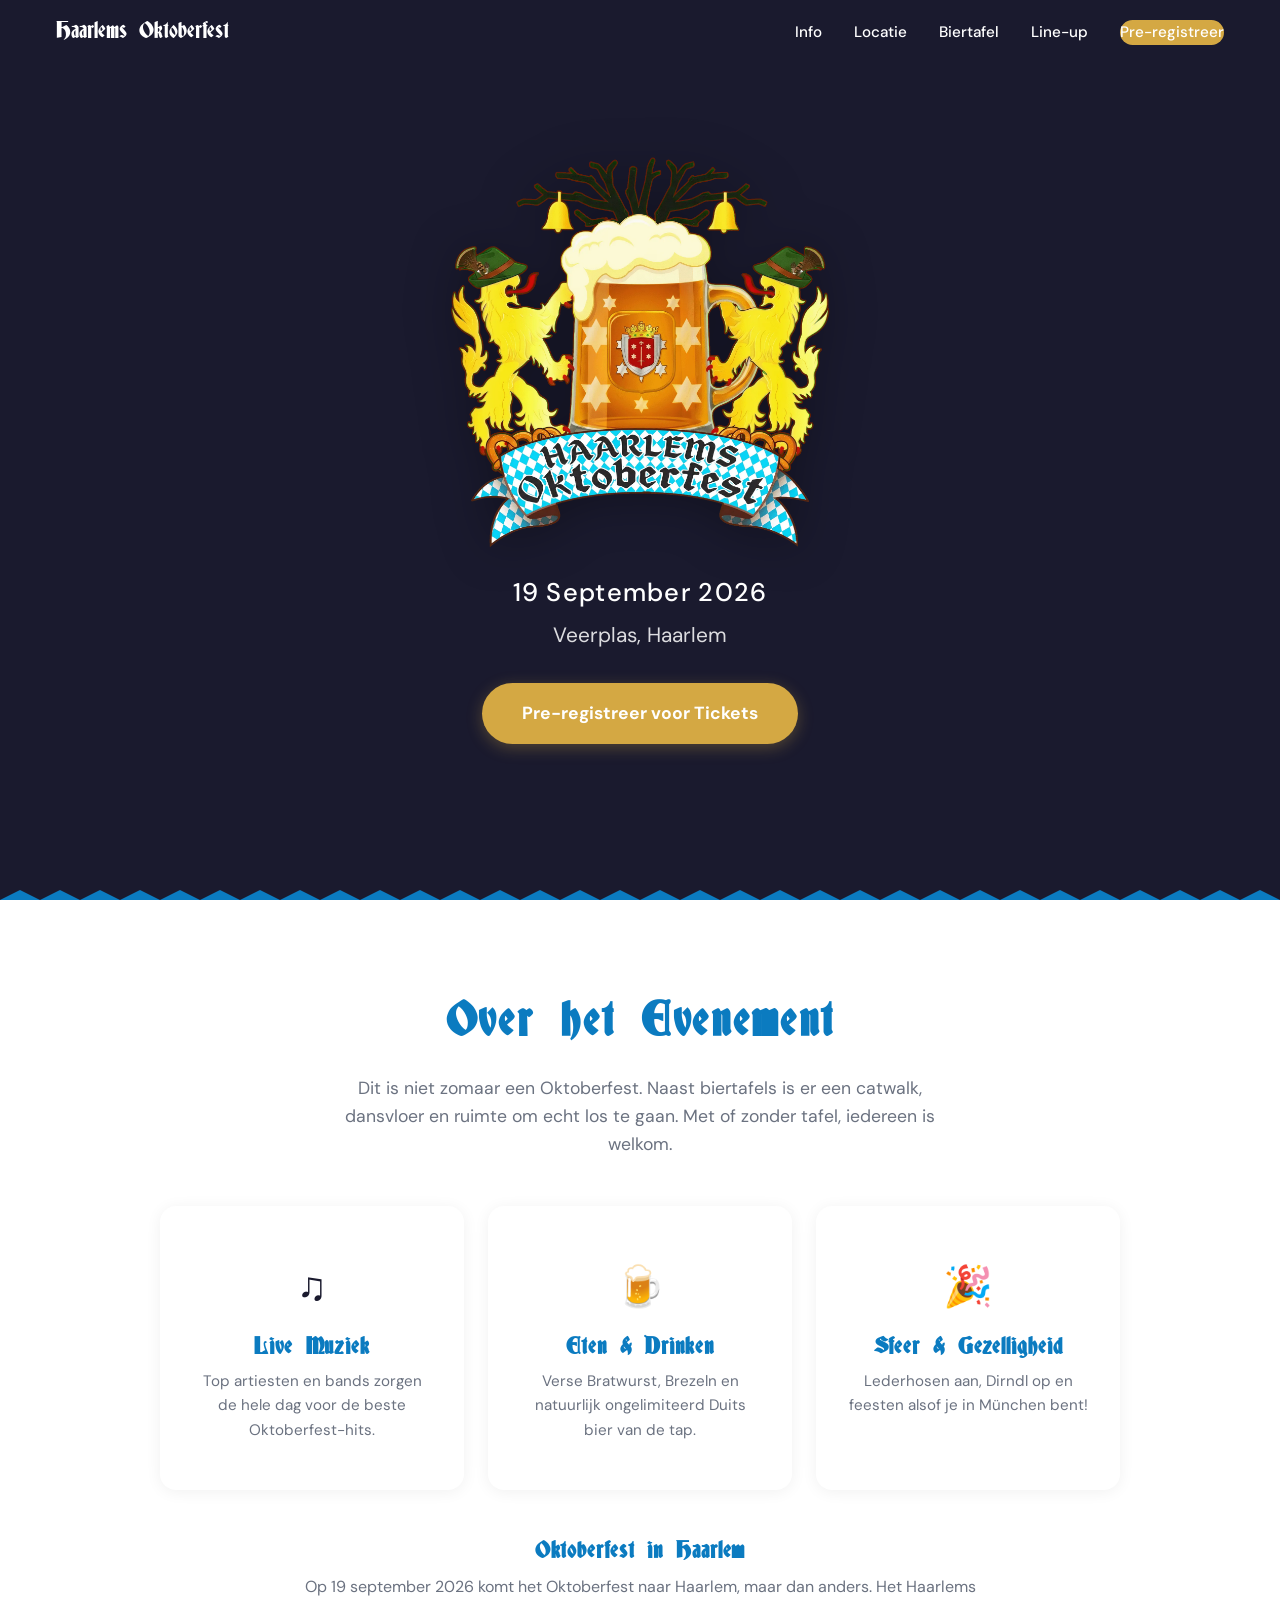
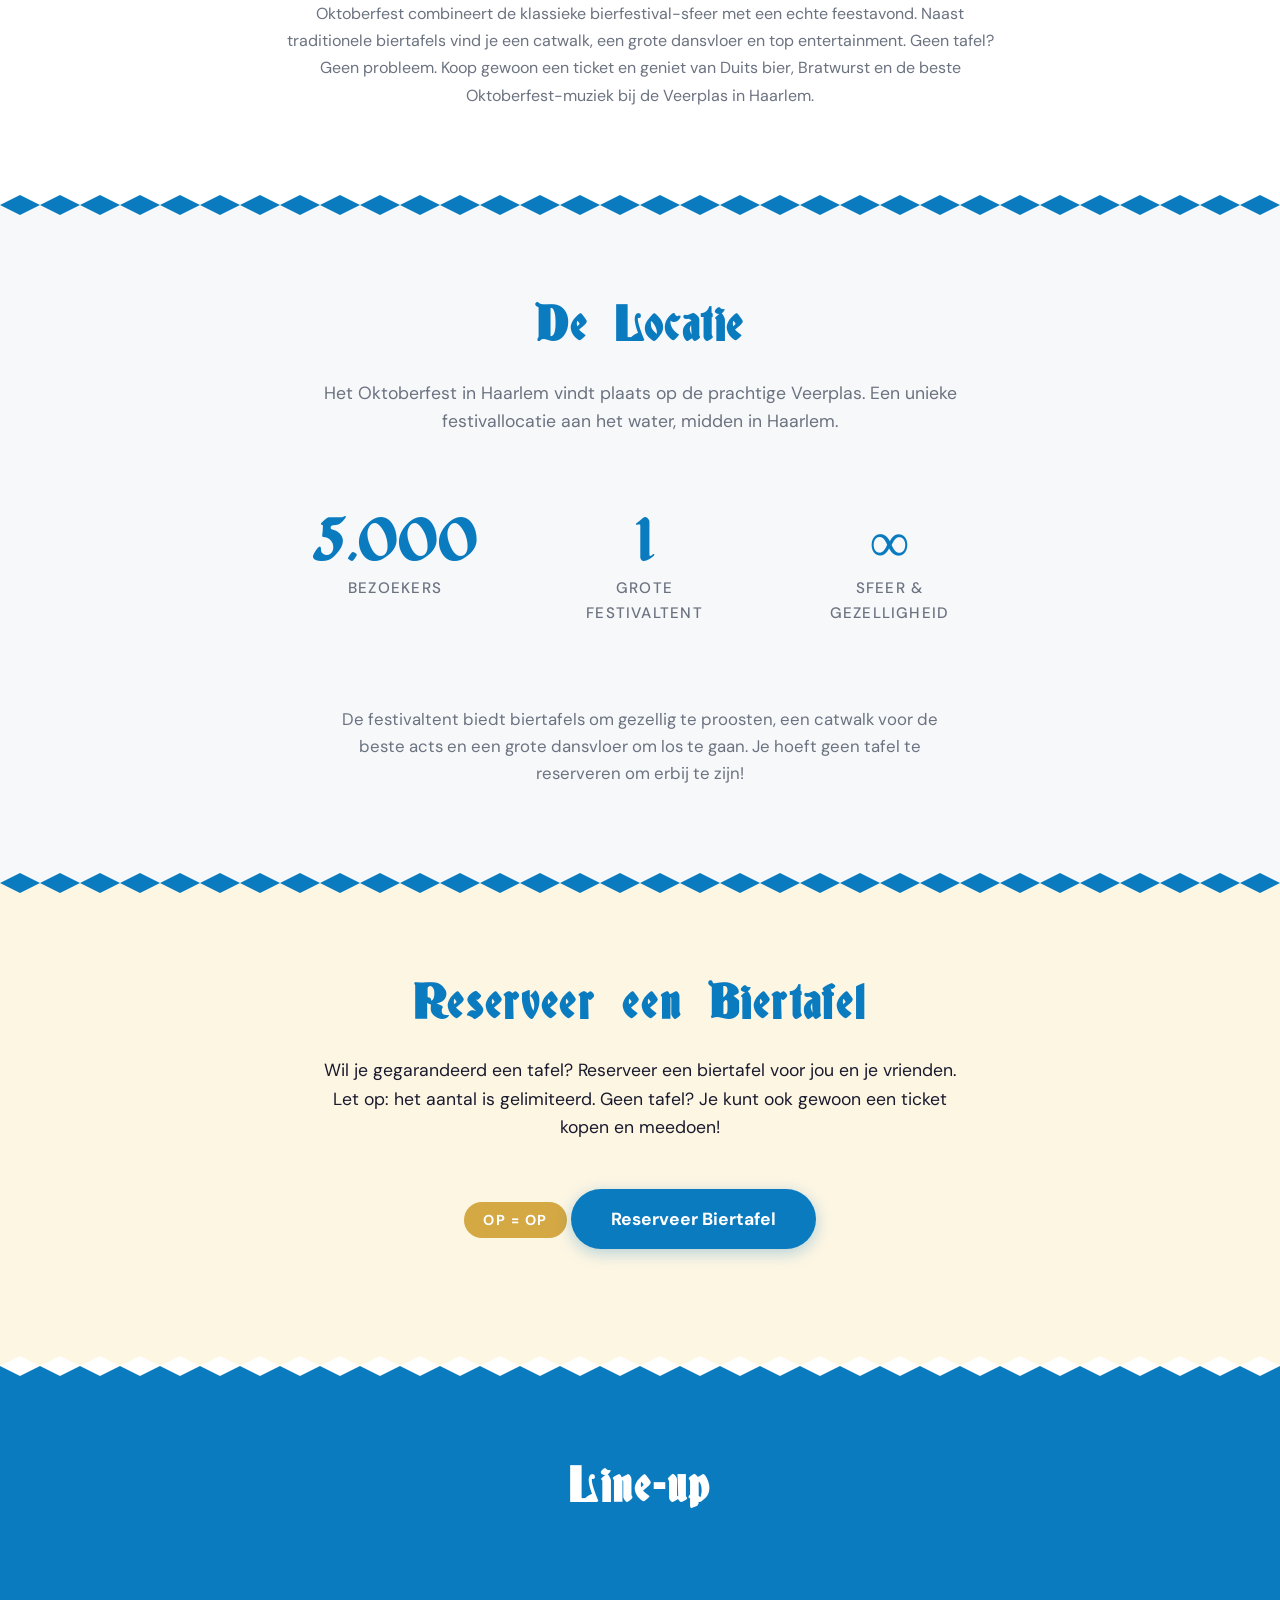
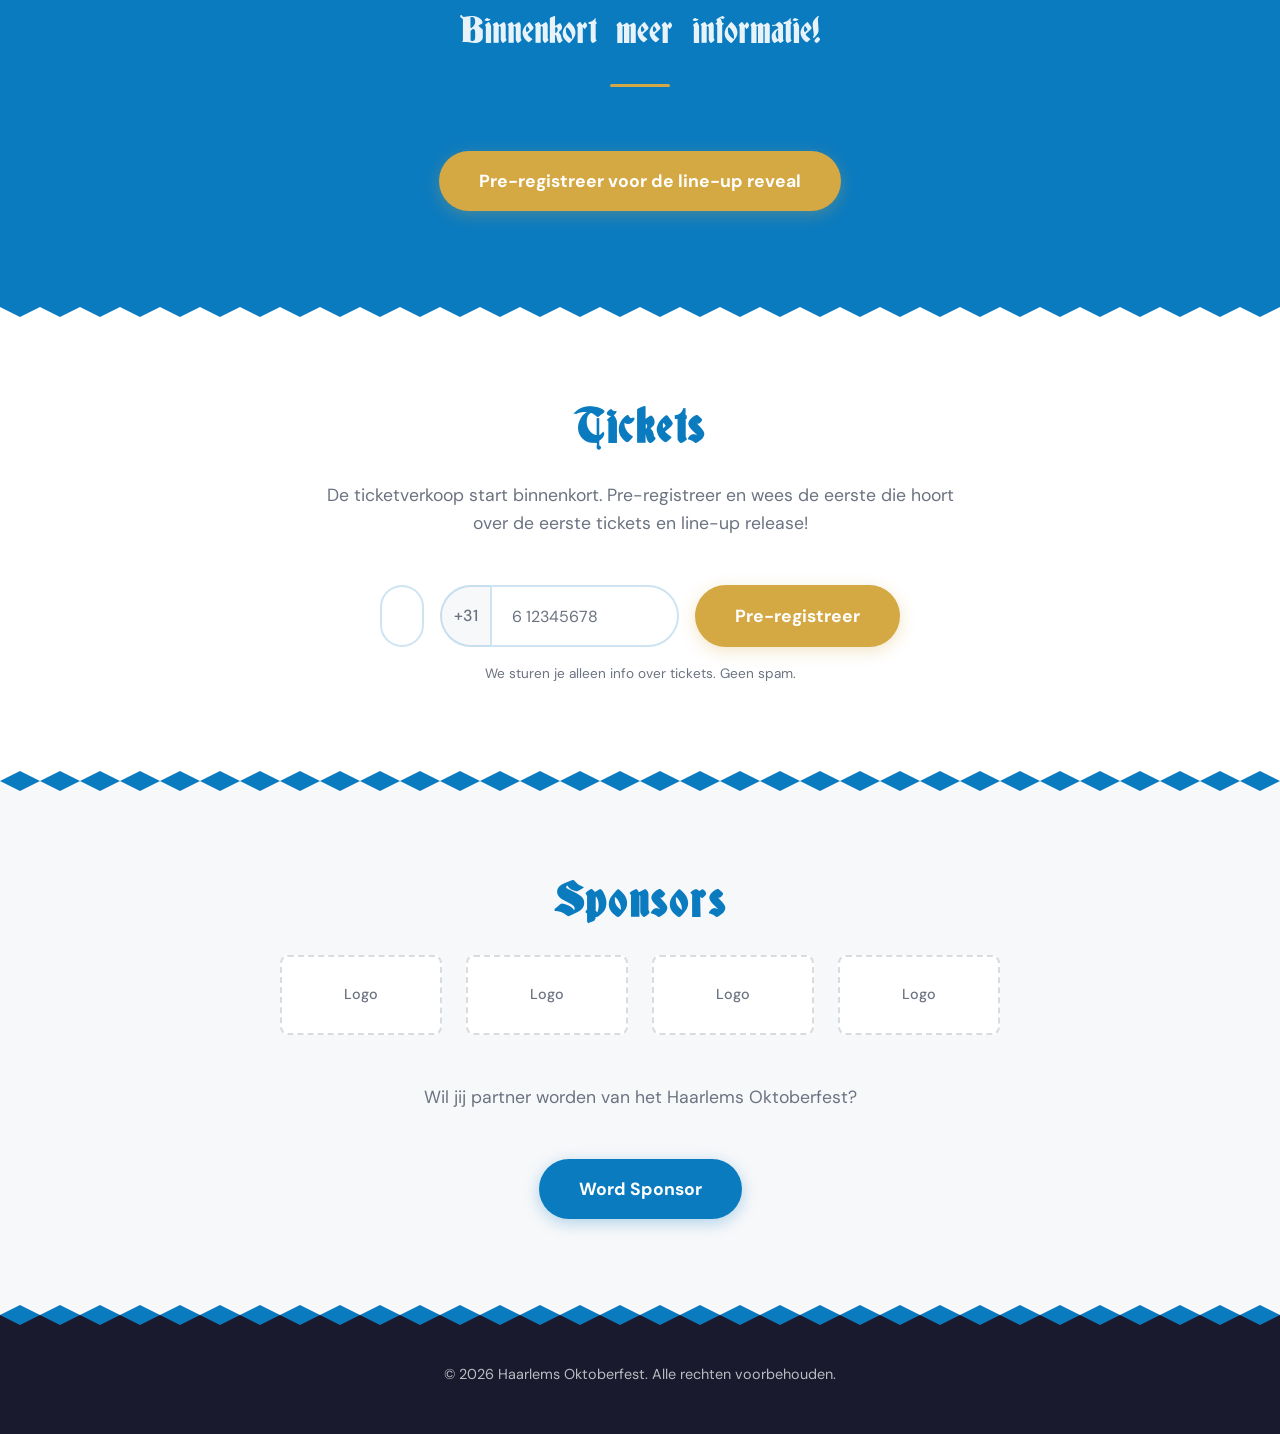
==== commit f612947c: "Add coming-soon page, Netlify config, and pre-register function - Replace main-site.html with coming" ====
--- a/index.html
+++ b/index.html
@@ -3,27 +3,34 @@
 <head>
     <meta charset="UTF-8">
     <meta name="viewport" content="width=device-width, initial-scale=1.0">
-    <title>Haarlems Oktoberfest 2026 | Binnenkort meer</title>
-    <meta name="description" content="Haarlems Oktoberfest 2026 - het Oktoberfest van Haarlem op 19 september bij de Veerplas. Binnenkort meer informatie!">
-    <meta name="keywords" content="Oktoberfest Haarlem, Haarlems Oktoberfest, Oktoberfest 2026, Haarlem evenement, Oktoberfest Nederland, Veerplas Haarlem">
+    <title>Haarlems Oktoberfest 2026 | 19 September | Oktoberfest in Haarlem</title>
+    <meta name="description" content="Haarlems Oktoberfest 2026 -hét Oktoberfest van Haarlem op 19 september bij de Veerplas. Live muziek, Duits bier, Bratwurst en feest. Koop nu je tickets voor Oktoberfest Haarlem!">
+    <meta name="keywords" content="Oktoberfest Haarlem, Haarlems Oktoberfest, Oktoberfest 2026, Haarlem evenement, Oktoberfest Nederland, Veerplas Haarlem, Duits bierfestival Haarlem">
     <meta name="robots" content="index, follow">
     <link rel="canonical" href="https://www.haarlemsoktoberfest.nl/">
 
     <!-- Open Graph -->
     <meta property="og:title" content="Haarlems Oktoberfest 2026">
-    <meta property="og:description" content="Binnenkort meer info over het Oktoberfest in Haarlem!">
+    <meta property="og:description" content="19 september 2026 | Veerplas, Haarlem. Het gezelligste Oktoberfest van Haarlem!">
     <meta property="og:image" content="https://www.haarlemsoktoberfest.nl/assets/images/og-image.jpg">
     <meta property="og:url" content="https://www.haarlemsoktoberfest.nl/">
     <meta property="og:type" content="website">
     <meta property="og:locale" content="nl_NL">
-
-    <!-- JSON-LD -->
+    <meta property="og:site_name" content="Haarlems Oktoberfest">
+
+    <!-- Twitter Card -->
+    <meta name="twitter:card" content="summary_large_image">
+    <meta name="twitter:title" content="Haarlems Oktoberfest 2026">
+    <meta name="twitter:description" content="19 september 2026 | Veerplas, Haarlem. Het gezelligste Oktoberfest van Haarlem!">
+    <meta name="twitter:image" content="https://www.haarlemsoktoberfest.nl/assets/images/og-image.jpg">
+
+    <!-- JSON-LD Structured Data -->
     <script type="application/ld+json">
     {
         "@context": "https://schema.org",
         "@type": "Event",
         "name": "Haarlems Oktoberfest 2026",
-        "description": "Het Oktoberfest van Haarlem bij de Veerplas. Live muziek, Duits bier en feest.",
+        "description": "Het gezelligste Oktoberfest van Haarlem bij de Veerplas. Live muziek, Duits bier en onvergetelijke sfeer.",
         "startDate": "2026-09-19",
         "eventAttendanceMode": "https://schema.org/OfflineEventAttendanceMode",
         "eventStatus": "https://schema.org/EventScheduled",
@@ -41,6 +48,12 @@
             "name": "Haarlems Oktoberfest",
             "url": "https://www.haarlemsoktoberfest.nl"
         },
+        "offers": {
+            "@type": "Offer",
+            "url": "https://www.haarlemsoktoberfest.nl/#tickets",
+            "availability": "https://schema.org/PreOrder"
+        },
+        "image": "https://www.haarlemsoktoberfest.nl/assets/images/og-image.jpg",
         "inLanguage": "nl"
     }
     </script>
@@ -50,313 +63,173 @@
     <link rel="preconnect" href="https://fonts.gstatic.com" crossorigin>
     <link href="https://fonts.googleapis.com/css2?family=DM+Sans:wght@400;500;700&display=swap" rel="stylesheet">
 
-    <style>
-        @font-face {
-            font-family: 'Deutsch Gothic';
-            src: url('assets/font/Deutsch-Gothic.woff2') format('woff2'),
-                url('assets/font/Deutsch-Gothic.woff') format('woff');
-            font-weight: normal;
-            font-style: normal;
-            font-display: swap;
-        }
-
-        :root {
-            --color-primary: #0B7BC0;
-            --color-gold: #D4A843;
-            --color-gold-dark: #B8912E;
-            --color-dark: #1A1A2E;
-            --color-white: #FFFFFF;
-            --font-display: 'Deutsch Gothic', cursive;
-            --font-body: 'DM Sans', sans-serif;
-        }
-
-        *, *::before, *::after {
-            box-sizing: border-box;
-            margin: 0;
-            padding: 0;
-        }
-
-        html {
-            -webkit-font-smoothing: antialiased;
-            -moz-osx-font-smoothing: grayscale;
-        }
-
-        body {
-            font-family: var(--font-body);
-            color: var(--color-white);
-            min-height: 100vh;
-            min-height: 100svh;
-            display: flex;
-            flex-direction: column;
-            align-items: center;
-            justify-content: center;
-            text-align: center;
-            padding: 2rem;
-            position: relative;
-            overflow: hidden;
-            background: var(--color-dark);
-        }
-
-        /* Bavarian pattern background */
-        body::before {
-            content: '';
-            position: absolute;
-            inset: 0;
-            background-image: url("data:image/svg+xml,%3Csvg xmlns='http://www.w3.org/2000/svg' width='60' height='60' viewBox='0 0 60 60'%3E%3Cpolygon points='30,0 60,30 30,60 0,30' fill='%230B7BC0' opacity='0.08'/%3E%3C/svg%3E");
-            background-size: 60px 60px;
-            z-index: 0;
-        }
-
-        .content {
-            position: relative;
-            z-index: 1;
-            max-width: 640px;
-            width: 100%;
-        }
-
-        /* Bavarian divider */
-        .bavarian-divider {
-            height: 28px;
-            background-image: url("data:image/svg+xml,%3Csvg xmlns='http://www.w3.org/2000/svg' width='28' height='28' viewBox='0 0 28 28'%3E%3Crect width='28' height='28' fill='%23FFFFFF'/%3E%3Cpolygon points='14,0 28,14 14,28 0,14' fill='%230B7BC0'/%3E%3C/svg%3E");
-            background-repeat: repeat-x;
-            background-size: 28px 28px;
-            margin-bottom: 3rem;
-        }
-
-        .logo {
-            width: clamp(300px, 55vw, 600px);
-            height: auto;
-            margin-inline: auto;
-            margin-bottom: 1.5rem;
-            filter: drop-shadow(0 4px 24px rgba(0, 0, 0, 0.3));
-            animation: fadeInUp 1s ease forwards;
-        }
-
-        .sr-only {
-            position: absolute;
-            width: 1px;
-            height: 1px;
-            padding: 0;
-            margin: -1px;
-            overflow: hidden;
-            clip: rect(0, 0, 0, 0);
-            white-space: nowrap;
-            border: 0;
-        }
-
-        .title {
-            font-family: var(--font-display);
-            font-size: clamp(2.5rem, 8vw, 5rem);
-            line-height: 1.1;
-            margin-bottom: 0.5rem;
-            animation: fadeInUp 1s ease forwards;
-        }
-
-        .subtitle {
-            font-size: clamp(1.1rem, 3vw, 1.4rem);
-            font-weight: 500;
-            color: var(--color-white);
-            margin-bottom: 0.25rem;
-            animation: fadeInUp 1s ease 0.15s forwards;
-            opacity: 0;
-        }
-
-        .location {
-            font-size: clamp(0.95rem, 2.5vw, 1.15rem);
-            color: var(--color-white);
-            margin-bottom: 3rem;
-            animation: fadeInUp 1s ease 0.3s forwards;
-            opacity: 0;
-        }
-
-        /* Countdown */
-        .countdown-label {
-            font-size: 0.85rem;
-            font-weight: 700;
-            text-transform: uppercase;
-            letter-spacing: 0.15em;
-            color: var(--color-gold);
-            margin-bottom: 1rem;
-            animation: fadeInUp 1s ease 0.45s forwards;
-            opacity: 0;
-        }
-
-        .countdown {
-            display: flex;
-            justify-content: center;
-            gap: 1rem;
-            margin-bottom: 3rem;
-            animation: fadeInUp 1s ease 0.6s forwards;
-            opacity: 0;
-        }
-
-        .countdown__block {
-            display: flex;
-            flex-direction: column;
-            align-items: center;
-            min-width: 70px;
-        }
-
-        .countdown__number {
-            font-family: var(--font-display);
-            font-size: clamp(2.5rem, 7vw, 4rem);
-            line-height: 1;
-            color: var(--color-white);
-        }
-
-        .countdown__unit {
-            font-size: 0.75rem;
-            font-weight: 500;
-            text-transform: uppercase;
-            letter-spacing: 0.1em;
-            color: rgba(255, 255, 255, 0.5);
-            margin-top: 0.35rem;
-        }
-
-        .countdown__separator {
-            font-family: var(--font-display);
-            font-size: clamp(2rem, 5vw, 3rem);
-            color: rgba(255, 255, 255, 0.2);
-            align-self: flex-start;
-            padding-top: 0.3rem;
-        }
-
-        /* CTA */
-        .cta-text {
-            font-size: 1rem;
-            color: rgba(255, 255, 255, 0.6);
-            margin-bottom: 1.5rem;
-            animation: fadeInUp 1s ease 0.75s forwards;
-            opacity: 0;
-        }
-
-        .btn {
-            display: inline-flex;
-            align-items: center;
-            justify-content: center;
-            padding: 1rem 2.5rem;
-            border-radius: 9999px;
-            font-family: var(--font-body);
-            font-size: 1.1rem;
-            font-weight: 700;
-            cursor: pointer;
-            border: none;
-            text-decoration: none;
-            transition: background-color 0.25s ease, transform 0.2s ease, box-shadow 0.25s ease;
-            background: var(--color-gold);
-            color: var(--color-white);
-            box-shadow: 0 4px 20px rgba(212, 168, 67, 0.3);
-            animation: fadeInUp 1s ease 0.9s forwards;
-            opacity: 0;
-        }
-
-        .btn:hover {
-            background: var(--color-gold-dark);
-            transform: translateY(-2px);
-            box-shadow: 0 6px 24px rgba(212, 168, 67, 0.4);
-        }
-
-        /* Divider bottom */
-        .bavarian-divider--bottom {
-            margin-top: 3rem;
-            margin-bottom: 0;
-        }
-
-        .footer-text {
-            margin-top: 2rem;
-            font-size: 0.8rem;
-            color: rgba(255, 255, 255, 0.3);
-            animation: fadeInUp 1s ease 1.05s forwards;
-            opacity: 0;
-        }
-
-        @keyframes fadeInUp {
-            from {
-                opacity: 0;
-                transform: translateY(20px);
-            }
-            to {
-                opacity: 1;
-                transform: translateY(0);
-            }
-        }
-
-        @media (min-width: 768px) {
-            .countdown {
-                gap: 1.5rem;
-            }
-
-            .countdown__block {
-                min-width: 90px;
-            }
-        }
-    </style>
+    <!-- Styles -->
+    <link rel="stylesheet" href="css/styles.css">
 </head>
 <body>
-    <div class="content">
-        <img src="assets/images/logo hero.webp" alt="Haarlems Oktoberfest" class="logo" width="400" height="440">
-        <h1 class="sr-only">Haarlems Oktoberfest</h1>
-        <p class="subtitle"><time datetime="2026-09-19">19 September 2026</time></p>
-        <p class="location">Veerplas, Haarlem</p>
-
-        <p class="countdown-label">De website gaat live over</p>
-
-        <div class="countdown" id="countdown">
-            <div class="countdown__block">
-                <span class="countdown__number" id="days">00</span>
-                <span class="countdown__unit">Dagen</span>
-            </div>
-            <span class="countdown__separator">:</span>
-            <div class="countdown__block">
-                <span class="countdown__number" id="hours">00</span>
-                <span class="countdown__unit">Uren</span>
-            </div>
-            <span class="countdown__separator">:</span>
-            <div class="countdown__block">
-                <span class="countdown__number" id="minutes">00</span>
-                <span class="countdown__unit">Minuten</span>
-            </div>
-            <span class="countdown__separator">:</span>
-            <div class="countdown__block">
-                <span class="countdown__number" id="seconds">00</span>
-                <span class="countdown__unit">Seconden</span>
-            </div>
+
+    <!-- Header -->
+    <header class="site-header" id="site-header">
+        <nav class="nav container" aria-label="Hoofdnavigatie">
+            <a href="#" class="nav__logo">Haarlems Oktoberfest</a>
+            <button class="nav__toggle" aria-label="Menu openen" aria-expanded="false">
+                <span class="nav__hamburger"></span>
+            </button>
+            <ul class="nav__links">
+                <li><a href="#info">Info</a></li>
+                <li><a href="#locatie">Locatie</a></li>
+                <li><a href="#biertafel">Biertafel</a></li>
+                <li><a href="#line-up">Line-up</a></li>
+                <li><a href="#tickets" class="btn btn--nav">Pre-registreer</a></li>
+            </ul>
+        </nav>
+    </header>
+
+    <main>
+
+        <!-- Hero -->
+        <section id="hero" class="hero" aria-label="Hero">
+            <video class="hero__video" autoplay muted loop playsinline poster="assets/images/og-image.jpg">
+                <!-- <source src="assets/video/hero.mp4" type="video/mp4"> -->
+            </video>
+            <div class="hero__overlay"></div>
+            <div class="hero__content">
+                <img src="assets/images/logo hero.webp" alt="Haarlems Oktoberfest" class="hero__logo" width="400" height="440">
+                <h1 class="sr-only">Haarlems Oktoberfest</h1>
+                <p class="hero__date">
+                    <time datetime="2026-09-19">19 September 2026</time>
+                </p>
+                <p class="hero__location">Veerplas, Haarlem</p>
+                <a href="#tickets" class="btn btn--gold btn--lg">Pre-registreer voor Tickets</a>
+            </div>
+            <div class="bavarian-divider" aria-hidden="true"></div>
+        </section>
+
+        <!-- Info -->
+        <section id="info" class="section" aria-labelledby="info-heading">
+            <div class="container">
+                <h2 id="info-heading" class="section__title reveal">Over het Evenement</h2>
+                <p class="section__intro reveal">Dit is niet zomaar een Oktoberfest. Naast biertafels is er een catwalk, dansvloer en ruimte om echt los te gaan. Met of zonder tafel, iedereen is welkom.</p>
+                <div class="cards">
+                    <div class="card reveal reveal-delay-1">
+                        <span class="card__icon" aria-hidden="true">&#9835;</span>
+                        <h3 class="card__title">Live Muziek</h3>
+                        <p>Top artiesten en bands zorgen de hele dag voor de beste Oktoberfest-hits.</p>
+                    </div>
+                    <div class="card reveal reveal-delay-2">
+                        <span class="card__icon" aria-hidden="true">&#127866;</span>
+                        <h3 class="card__title">Eten & Drinken</h3>
+                        <p>Verse Bratwurst, Brezeln en natuurlijk ongelimiteerd Duits bier van de tap.</p>
+                    </div>
+                    <div class="card reveal reveal-delay-3">
+                        <span class="card__icon" aria-hidden="true">&#127881;</span>
+                        <h3 class="card__title">Sfeer & Gezelligheid</h3>
+                        <p>Lederhosen aan, Dirndl op en feesten alsof je in München bent!</p>
+                    </div>
+                </div>
+                <div class="seo-text reveal">
+                    <h3>Oktoberfest in Haarlem</h3>
+                    <p>Op 19 september 2026 komt het Oktoberfest naar Haarlem, maar dan anders. Het Haarlems Oktoberfest combineert de klassieke bierfestival-sfeer met een echte feestavond. Naast traditionele biertafels vind je een catwalk, een grote dansvloer en top entertainment. Geen tafel? Geen probleem. Koop gewoon een ticket en geniet van Duits bier, Bratwurst en de beste Oktoberfest-muziek bij de Veerplas in Haarlem.</p>
+                </div>
+            </div>
+        </section>
+
+        <!-- Locatie -->
+        <section id="locatie" class="section section--light" aria-labelledby="locatie-heading">
+            <div class="bavarian-divider" aria-hidden="true"></div>
+            <div class="container">
+                <h2 id="locatie-heading" class="section__title reveal">De Locatie</h2>
+                <p class="section__intro reveal">Het Oktoberfest in Haarlem vindt plaats op de prachtige Veerplas. Een unieke festivallocatie aan het water, midden in Haarlem.</p>
+                <div class="stats">
+                    <div class="stat reveal reveal-delay-1">
+                        <span class="stat__number">5.000</span>
+                        <span class="stat__label">Bezoekers</span>
+                    </div>
+                    <div class="stat reveal reveal-delay-2">
+                        <span class="stat__number">1</span>
+                        <span class="stat__label">Grote Festivaltent</span>
+                    </div>
+                    <div class="stat reveal reveal-delay-3">
+                        <span class="stat__number">&infin;</span>
+                        <span class="stat__label">Sfeer & Gezelligheid</span>
+                    </div>
+                </div>
+                <p class="section__text reveal">De festivaltent biedt biertafels om gezellig te proosten, een catwalk voor de beste acts en een grote dansvloer om los te gaan. Je hoeft geen tafel te reserveren om erbij te zijn!</p>
+            </div>
+        </section>
+
+        <!-- Biertafel -->
+        <section id="biertafel" class="section section--gold" aria-labelledby="biertafel-heading">
+            <div class="bavarian-divider" aria-hidden="true"></div>
+            <div class="container center">
+                <h2 id="biertafel-heading" class="section__title reveal">Reserveer een Biertafel</h2>
+                <p class="section__intro reveal">Wil je gegarandeerd een tafel? Reserveer een biertafel voor jou en je vrienden. Let op: het aantal is gelimiteerd. Geen tafel? Je kunt ook gewoon een ticket kopen en meedoen!</p>
+                <p class="badge reveal">Op = Op</p>
+                <a href="#" class="btn btn--primary btn--lg reveal">Reserveer Biertafel</a>
+            </div>
+        </section>
+
+        <!-- Line-up -->
+        <section id="line-up" class="section section--blue" aria-labelledby="lineup-heading">
+            <div class="bavarian-divider bavarian-divider--white" aria-hidden="true"></div>
+            <div class="container center">
+                <h2 id="lineup-heading" class="section__title section__title--white reveal">Line-up</h2>
+                <p class="coming-soon reveal">Binnenkort meer informatie!</p>
+                <p class="lineup-cta reveal"><a href="#tickets" class="btn btn--gold btn--lg">Pre-registreer voor de line-up reveal</a></p>
+            </div>
+        </section>
+
+        <!-- Tickets / Pre-registratie -->
+        <section id="tickets" class="section" aria-labelledby="tickets-heading">
+            <div class="bavarian-divider" aria-hidden="true"></div>
+            <div class="container center">
+                <h2 id="tickets-heading" class="section__title reveal">Tickets</h2>
+                <p class="section__intro reveal">De ticketverkoop start binnenkort. Pre-registreer en wees de eerste die hoort over de eerste tickets en line-up release!</p>
+                <form id="preregister-form" class="preregister-form reveal">
+                    <div class="preregister-form__fields">
+                        <input type="email" id="preregister-email" name="email" placeholder="Je e-mailadres" required class="preregister-form__input" autocomplete="email">
+                        <div class="preregister-form__phone">
+                            <span class="preregister-form__prefix">+31</span>
+                            <input type="tel" id="preregister-phone" name="phone" placeholder="6 12345678" class="preregister-form__input preregister-form__input--phone" autocomplete="tel-national">
+                        </div>
+                        <button type="submit" class="btn btn--gold btn--lg preregister-form__btn">
+                            <span class="preregister-form__btn-text">Pre-registreer</span>
+                            <span class="preregister-form__btn-loading" hidden>Even geduld...</span>
+                        </button>
+                    </div>
+                    <p class="preregister-form__hint">We sturen je alleen info over tickets. Geen spam.</p>
+                    <p class="preregister-form__message" id="preregister-message" hidden></p>
+                </form>
+            </div>
+        </section>
+
+        <!-- Sponsors -->
+        <section id="sponsors" class="section section--light" aria-labelledby="sponsors-heading">
+            <div class="bavarian-divider" aria-hidden="true"></div>
+            <div class="container center">
+                <h2 id="sponsors-heading" class="section__title reveal">Sponsors</h2>
+                <div class="sponsors-grid reveal">
+                    <!-- Sponsor logos komen hier -->
+                    <div class="sponsor-placeholder">Logo</div>
+                    <div class="sponsor-placeholder">Logo</div>
+                    <div class="sponsor-placeholder">Logo</div>
+                    <div class="sponsor-placeholder">Logo</div>
+                </div>
+                <p class="section__intro reveal">Wil jij partner worden van het Haarlems Oktoberfest?</p>
+                <a href="mailto:info@haarlemsoktoberfest.nl?subject=Sponsoring%20Haarlems%20Oktoberfest%202026" class="btn btn--primary btn--lg reveal">Word Sponsor</a>
+            </div>
+        </section>
+
+    </main>
+
+    <!-- Footer -->
+    <footer class="site-footer">
+        <div class="bavarian-divider" aria-hidden="true"></div>
+        <div class="container">
+            <p class="site-footer__copy">&copy; 2026 Haarlems Oktoberfest. Alle rechten voorbehouden.</p>
         </div>
-
-        <div class="bavarian-divider bavarian-divider--bottom" aria-hidden="true"></div>
-        <p class="footer-text">&copy; 2026 Haarlems Oktoberfest</p>
-    </div>
-
-    <script>
-        (function () {
-            var target = new Date('2026-03-19T00:00:00').getTime();
-
-            function update() {
-                var now = Date.now();
-                var diff = target - now;
-
-                if (diff <= 0) {
-                    document.getElementById('days').textContent = '00';
-                    document.getElementById('hours').textContent = '00';
-                    document.getElementById('minutes').textContent = '00';
-                    document.getElementById('seconds').textContent = '00';
-                    return;
-                }
-
-                var d = Math.floor(diff / 86400000);
-                var h = Math.floor((diff % 86400000) / 3600000);
-                var m = Math.floor((diff % 3600000) / 60000);
-                var s = Math.floor((diff % 60000) / 1000);
-
-                document.getElementById('days').textContent = d < 10 ? '0' + d : d;
-                document.getElementById('hours').textContent = h < 10 ? '0' + h : h;
-                document.getElementById('minutes').textContent = m < 10 ? '0' + m : m;
-                document.getElementById('seconds').textContent = s < 10 ? '0' + s : s;
-            }
-
-            update();
-            setInterval(update, 1000);
-        })();
-    </script>
+    </footer>
+
+    <script src="js/main.js"></script>
 </body>
 </html>
--- a/css/styles.css
+++ b/css/styles.css
@@ -0,0 +1,832 @@
+/* ==========================================================================
+   Haarlems Oktoberfest — Styles
+   ========================================================================== */
+
+@font-face {
+    font-family: 'Deutsch Gothic';
+    src: url('../assets/font/Deutsch-Gothic.woff2') format('woff2'),
+        url('../assets/font/Deutsch-Gothic.woff') format('woff');
+    font-weight: normal;
+    font-style: normal;
+    font-display: swap;
+}
+
+/* --- Custom Properties --- */
+:root {
+    --color-primary: #0B7BC0;
+    --color-primary-dark: #065A8F;
+    --color-white: #FFFFFF;
+    --color-gold: #D4A843;
+    --color-gold-dark: #B8912E;
+    --color-gold-light: #FDF6E3;
+    --color-dark: #1A1A2E;
+    --color-gray: #6B7280;
+    --color-gray-light: #F7F8FA;
+
+    --space-xs: 0.25rem;
+    --space-sm: 0.5rem;
+    --space-md: 1rem;
+    --space-lg: 1.5rem;
+    --space-xl: 2rem;
+    --space-2xl: 3rem;
+    --space-3xl: 4rem;
+    --space-4xl: 6rem;
+
+    --radius-sm: 4px;
+    --radius-md: 8px;
+    --radius-lg: 16px;
+    --radius-full: 9999px;
+
+    --font-display: 'Deutsch Gothic', cursive;
+    --font-body: 'DM Sans', sans-serif;
+
+    --header-height: 64px;
+}
+
+/* --- Reset --- */
+*,
+*::before,
+*::after {
+    box-sizing: border-box;
+    margin: 0;
+    padding: 0;
+}
+
+html {
+    scroll-behavior: smooth;
+    scroll-padding-top: var(--header-height);
+    -webkit-font-smoothing: antialiased;
+    -moz-osx-font-smoothing: grayscale;
+}
+
+body {
+    font-family: var(--font-body);
+    font-size: 1rem;
+    line-height: 1.6;
+    color: var(--color-dark);
+    background: var(--color-white);
+    overflow-x: hidden;
+}
+
+img, video {
+    display: block;
+    max-width: 100%;
+}
+
+.sr-only {
+    position: absolute;
+    width: 1px;
+    height: 1px;
+    padding: 0;
+    margin: -1px;
+    overflow: hidden;
+    clip: rect(0, 0, 0, 0);
+    white-space: nowrap;
+    border: 0;
+}
+
+a {
+    color: inherit;
+    text-decoration: none;
+}
+
+ul {
+    list-style: none;
+}
+
+/* --- Typography --- */
+h1, h2, h3 {
+    line-height: 1.2;
+}
+
+/* --- Layout --- */
+.container {
+    width: 100%;
+    max-width: 1200px;
+    margin-inline: auto;
+    padding-inline: var(--space-md);
+}
+
+.center {
+    text-align: center;
+}
+
+.section {
+    padding-block: var(--space-3xl);
+    position: relative;
+}
+
+.section--light {
+    background: var(--color-gray-light);
+}
+
+.section--blue {
+    background: var(--color-primary);
+    color: var(--color-white);
+}
+
+.section--gold {
+    background: var(--color-gold-light);
+}
+
+.section__title {
+    font-family: var(--font-display);
+    font-size: clamp(1.8rem, 5vw, 2.8rem);
+    text-align: center;
+    margin-bottom: var(--space-lg);
+    color: var(--color-primary);
+    letter-spacing: 0.06em;
+}
+
+.section__title--white {
+    color: var(--color-white);
+}
+
+.section__intro {
+    max-width: 640px;
+    margin-inline: auto;
+    text-align: center;
+    color: var(--color-gray);
+    font-size: 1.1rem;
+    margin-bottom: var(--space-2xl);
+}
+
+.section--blue .section__intro {
+    color: rgba(255, 255, 255, 0.85);
+}
+
+.section--gold .section__intro {
+    color: var(--color-dark);
+}
+
+.section__text {
+    max-width: 640px;
+    margin-inline: auto;
+    text-align: center;
+    color: var(--color-gray);
+    margin-top: var(--space-2xl);
+    font-size: 1.05rem;
+}
+
+/* --- Bavarian Diamond Divider --- */
+.bavarian-divider {
+    position: absolute;
+    top: 0;
+    left: 0;
+    right: 0;
+    height: 20px;
+    transform: translateY(-50%);
+    z-index: 5;
+    background-image: url("data:image/svg+xml,%3Csvg xmlns='http://www.w3.org/2000/svg' width='40' height='20' viewBox='0 0 40 20'%3E%3Cpolygon points='20,0 40,10 20,20 0,10' fill='%230B7BC0'/%3E%3C/svg%3E");
+    background-repeat: repeat-x;
+    background-size: 40px 20px;
+}
+
+.bavarian-divider--white {
+    background-image: url("data:image/svg+xml,%3Csvg xmlns='http://www.w3.org/2000/svg' width='40' height='20' viewBox='0 0 40 20'%3E%3Cpolygon points='20,0 40,10 20,20 0,10' fill='%23FFFFFF'/%3E%3C/svg%3E");
+}
+
+/* --- Scroll Reveal Animations --- */
+.reveal {
+    opacity: 0;
+    transform: translateY(30px);
+    transition: opacity 0.7s ease, transform 0.7s ease;
+}
+
+.reveal.is-visible {
+    opacity: 1;
+    transform: translateY(0);
+}
+
+.reveal-delay-1 { transition-delay: 0.1s; }
+.reveal-delay-2 { transition-delay: 0.2s; }
+.reveal-delay-3 { transition-delay: 0.3s; }
+
+/* --- Header / Nav --- */
+.site-header {
+    position: fixed;
+    top: 0;
+    left: 0;
+    right: 0;
+    z-index: 100;
+    height: var(--header-height);
+    transition: background-color 0.3s ease, box-shadow 0.3s ease;
+}
+
+.site-header.is-scrolled {
+    background: rgba(255, 255, 255, 0.97);
+    box-shadow: 0 1px 12px rgba(0, 0, 0, 0.08);
+    backdrop-filter: blur(12px);
+    -webkit-backdrop-filter: blur(12px);
+}
+
+.site-header.is-scrolled .nav__logo {
+    color: var(--color-dark);
+}
+
+.site-header.is-scrolled .nav__links a {
+    color: var(--color-dark);
+}
+
+.site-header.is-scrolled .nav__hamburger,
+.site-header.is-scrolled .nav__hamburger::before,
+.site-header.is-scrolled .nav__hamburger::after {
+    background: var(--color-dark);
+}
+
+.nav {
+    display: flex;
+    align-items: center;
+    justify-content: space-between;
+    height: 100%;
+}
+
+.nav__logo {
+    font-family: var(--font-display);
+    font-size: 1.35rem;
+    color: var(--color-white);
+    white-space: nowrap;
+    transition: color 0.3s ease;
+}
+
+.nav__toggle {
+    display: flex;
+    align-items: center;
+    justify-content: center;
+    width: 44px;
+    height: 44px;
+    background: none;
+    border: none;
+    cursor: pointer;
+    position: relative;
+    z-index: 110;
+}
+
+.nav__hamburger,
+.nav__hamburger::before,
+.nav__hamburger::after {
+    display: block;
+    width: 24px;
+    height: 2px;
+    background: var(--color-white);
+    border-radius: 2px;
+    transition: all 0.3s ease;
+}
+
+.nav__hamburger::before,
+.nav__hamburger::after {
+    content: '';
+    position: absolute;
+}
+
+.nav__hamburger::before {
+    transform: translateY(-7px);
+}
+
+.nav__hamburger::after {
+    transform: translateY(7px);
+}
+
+/* Hamburger → X */
+.nav__toggle[aria-expanded="true"] .nav__hamburger {
+    background: transparent;
+}
+
+.nav__toggle[aria-expanded="true"] .nav__hamburger::before {
+    transform: rotate(45deg);
+    background: var(--color-dark);
+}
+
+.nav__toggle[aria-expanded="true"] .nav__hamburger::after {
+    transform: rotate(-45deg);
+    background: var(--color-dark);
+}
+
+.nav__links {
+    position: fixed;
+    top: 0;
+    right: 0;
+    width: 280px;
+    height: 100vh;
+    height: 100dvh;
+    background: var(--color-white);
+    padding: calc(var(--header-height) + var(--space-xl)) var(--space-xl) var(--space-xl);
+    display: flex;
+    flex-direction: column;
+    gap: var(--space-md);
+    transform: translateX(100%);
+    transition: transform 0.35s ease;
+    box-shadow: -4px 0 24px rgba(0, 0, 0, 0.1);
+}
+
+.nav__links.is-open {
+    transform: translateX(0);
+}
+
+.nav__links a {
+    font-size: 1.1rem;
+    font-weight: 500;
+    color: var(--color-dark);
+    padding: var(--space-sm) 0;
+    transition: color 0.2s ease;
+}
+
+.nav__links a:hover {
+    color: var(--color-primary);
+}
+
+/* --- Buttons --- */
+.btn {
+    display: inline-flex;
+    align-items: center;
+    justify-content: center;
+    padding: 0.75rem 2rem;
+    border-radius: var(--radius-full);
+    font-family: var(--font-body);
+    font-size: 1rem;
+    font-weight: 700;
+    cursor: pointer;
+    border: none;
+    transition: background-color 0.25s ease, transform 0.2s ease, box-shadow 0.25s ease;
+    text-decoration: none;
+}
+
+.btn:hover {
+    transform: translateY(-2px);
+}
+
+.btn:active {
+    transform: translateY(0);
+}
+
+.btn--primary {
+    background: var(--color-primary);
+    color: var(--color-white);
+    box-shadow: 0 4px 16px rgba(11, 123, 192, 0.3);
+}
+
+.btn--primary:hover {
+    background: var(--color-primary-dark);
+    box-shadow: 0 6px 20px rgba(11, 123, 192, 0.4);
+}
+
+.btn--gold {
+    background: var(--color-gold);
+    color: var(--color-white);
+    box-shadow: 0 4px 16px rgba(212, 168, 67, 0.3);
+}
+
+.btn--gold:hover {
+    background: var(--color-gold-dark);
+    box-shadow: 0 6px 20px rgba(212, 168, 67, 0.4);
+}
+
+.btn--lg {
+    padding: 1rem 2.5rem;
+    font-size: 1.1rem;
+}
+
+.btn--nav {
+    background: var(--color-gold);
+    color: var(--color-white);
+    padding: 0.5rem 1.5rem;
+    border-radius: var(--radius-full);
+    font-weight: 700;
+    font-size: 0.95rem;
+}
+
+.btn--nav:hover {
+    background: var(--color-gold-dark);
+    color: var(--color-white) !important;
+}
+
+/* --- Hero --- */
+.hero {
+    position: relative;
+    min-height: 100vh;
+    min-height: 100svh;
+    display: flex;
+    align-items: center;
+    justify-content: center;
+    overflow: hidden;
+    background: var(--color-dark);
+}
+
+.hero__video {
+    position: absolute;
+    inset: 0;
+    width: 100%;
+    height: 100%;
+    object-fit: cover;
+    z-index: 1;
+}
+
+.hero__overlay {
+    position: absolute;
+    inset: 0;
+    background: linear-gradient(
+        to bottom,
+        rgba(26, 26, 46, 0.5) 0%,
+        rgba(26, 26, 46, 0.65) 100%
+    );
+    z-index: 2;
+}
+
+.hero__logo {
+    width: clamp(220px, 40vw, 380px);
+    height: auto;
+    margin-inline: auto;
+    margin-bottom: var(--space-lg);
+    animation: fadeInUp 1s ease forwards;
+    filter: drop-shadow(0 4px 24px rgba(0, 0, 0, 0.3));
+}
+
+.hero__content {
+    position: relative;
+    z-index: 3;
+    text-align: center;
+    color: var(--color-white);
+    padding: var(--space-md);
+}
+
+.hero__title {
+    font-family: var(--font-display);
+    font-size: clamp(2.5rem, 8vw, 5.5rem);
+    letter-spacing: 0.06em;
+    margin-bottom: var(--space-md);
+    text-shadow: 0 4px 24px rgba(0, 0, 0, 0.3);
+    animation: fadeInUp 1s ease forwards;
+}
+
+.hero__date {
+    font-size: clamp(1.2rem, 3vw, 1.6rem);
+    font-weight: 500;
+    letter-spacing: 0.05em;
+    margin-bottom: var(--space-xs);
+    animation: fadeInUp 1s ease 0.2s forwards;
+    opacity: 0;
+}
+
+.hero__location {
+    font-size: clamp(1rem, 2.5vw, 1.3rem);
+    color: rgba(255, 255, 255, 0.85);
+    margin-bottom: var(--space-xl);
+    animation: fadeInUp 1s ease 0.4s forwards;
+    opacity: 0;
+}
+
+.hero .btn {
+    animation: fadeInUp 1s ease 0.6s forwards;
+    opacity: 0;
+}
+
+.hero .bavarian-divider {
+    top: auto;
+    bottom: 0;
+    transform: translateY(50%);
+    z-index: 3;
+}
+
+@keyframes fadeInUp {
+    from {
+        opacity: 0;
+        transform: translateY(24px);
+    }
+    to {
+        opacity: 1;
+        transform: translateY(0);
+    }
+}
+
+/* --- Cards --- */
+.cards {
+    display: grid;
+    grid-template-columns: 1fr;
+    gap: var(--space-lg);
+    max-width: 960px;
+    margin-inline: auto;
+}
+
+.card {
+    background: var(--color-white);
+    border-radius: var(--radius-lg);
+    padding: var(--space-2xl) var(--space-xl);
+    text-align: center;
+    box-shadow: 0 2px 16px rgba(0, 0, 0, 0.06);
+    transition: transform 0.3s ease, box-shadow 0.3s ease;
+}
+
+.card:hover {
+    transform: translateY(-4px);
+    box-shadow: 0 8px 32px rgba(0, 0, 0, 0.1);
+}
+
+.card__icon {
+    display: block;
+    font-size: 2.5rem;
+    margin-bottom: var(--space-md);
+}
+
+.card__title {
+    font-family: var(--font-display);
+    font-size: 1.4rem;
+    letter-spacing: 0.04em;
+    margin-bottom: var(--space-sm);
+    color: var(--color-primary);
+}
+
+.card p {
+    color: var(--color-gray);
+    font-size: 0.95rem;
+}
+
+/* --- Stats --- */
+.stats {
+    display: grid;
+    grid-template-columns: 1fr;
+    gap: var(--space-lg);
+    max-width: 720px;
+    margin-inline: auto;
+    margin-bottom: var(--space-md);
+}
+
+.stat {
+    text-align: center;
+    padding: var(--space-xl);
+}
+
+.stat__number {
+    display: block;
+    font-family: var(--font-display);
+    font-size: clamp(2.5rem, 6vw, 3.5rem);
+    color: var(--color-primary);
+    line-height: 1;
+    margin-bottom: var(--space-xs);
+}
+
+.stat__label {
+    font-size: 0.95rem;
+    font-weight: 500;
+    color: var(--color-gray);
+    text-transform: uppercase;
+    letter-spacing: 0.08em;
+}
+
+/* --- Badge --- */
+.badge {
+    display: inline-block;
+    background: var(--color-gold);
+    color: var(--color-white);
+    font-weight: 700;
+    font-size: 0.9rem;
+    padding: 0.4rem 1.2rem;
+    border-radius: var(--radius-full);
+    text-transform: uppercase;
+    letter-spacing: 0.1em;
+    margin-bottom: var(--space-xl);
+    animation: pulse 2s ease-in-out infinite;
+}
+
+@keyframes pulse {
+    0%, 100% { transform: scale(1); }
+    50% { transform: scale(1.05); }
+}
+
+/* --- Coming Soon --- */
+.coming-soon {
+    font-family: var(--font-display);
+    font-size: clamp(1.5rem, 4vw, 2.2rem);
+    color: rgba(255, 255, 255, 0.9);
+    padding: var(--space-3xl) 0;
+    position: relative;
+}
+
+.coming-soon::after {
+    content: '';
+    display: block;
+    width: 60px;
+    height: 3px;
+    background: var(--color-gold);
+    margin: var(--space-lg) auto 0;
+    border-radius: 2px;
+}
+
+/* --- Pre-register Form --- */
+.preregister-form {
+    max-width: 520px;
+    margin-inline: auto;
+}
+
+.preregister-form__fields {
+    display: flex;
+    flex-direction: column;
+    gap: var(--space-md);
+    margin-bottom: var(--space-md);
+}
+
+.preregister-form__input {
+    width: 100%;
+    padding: 1rem 1.25rem;
+    border: 2px solid rgba(11, 123, 192, 0.2);
+    border-radius: var(--radius-full);
+    font-family: var(--font-body);
+    font-size: 1rem;
+    color: var(--color-dark);
+    background: var(--color-white);
+    transition: border-color 0.2s ease, box-shadow 0.2s ease;
+    outline: none;
+}
+
+.preregister-form__input::placeholder {
+    color: var(--color-gray);
+}
+
+.preregister-form__input:focus {
+    border-color: var(--color-primary);
+    box-shadow: 0 0 0 4px rgba(11, 123, 192, 0.1);
+}
+
+.preregister-form__btn {
+    width: 100%;
+    white-space: nowrap;
+}
+
+.preregister-form__phone {
+    display: flex;
+    gap: 0;
+    width: 100%;
+}
+
+.preregister-form__prefix {
+    display: flex;
+    align-items: center;
+    padding: 1rem 0.75rem;
+    border: 2px solid rgba(11, 123, 192, 0.2);
+    border-right: none;
+    border-radius: var(--radius-full) 0 0 var(--radius-full);
+    font-family: var(--font-body);
+    font-size: 1rem;
+    font-weight: 500;
+    color: var(--color-gray);
+    background: var(--color-gray-light);
+    white-space: nowrap;
+}
+
+.preregister-form__input--phone {
+    border-radius: 0 var(--radius-full) var(--radius-full) 0;
+    flex: 1;
+}
+
+.preregister-form__hint {
+    font-size: 0.85rem;
+    color: var(--color-gray);
+}
+
+.preregister-form__message {
+    margin-top: var(--space-md);
+    padding: 0.75rem 1rem;
+    border-radius: var(--radius-md);
+    font-size: 0.95rem;
+    font-weight: 500;
+}
+
+.preregister-form__message--success {
+    background: rgba(34, 197, 94, 0.1);
+    color: #16a34a;
+    border: 1px solid rgba(34, 197, 94, 0.2);
+}
+
+.preregister-form__message--error {
+    background: rgba(239, 68, 68, 0.1);
+    color: #dc2626;
+    border: 1px solid rgba(239, 68, 68, 0.2);
+}
+
+@media (min-width: 768px) {
+    .preregister-form__fields {
+        flex-direction: row;
+    }
+
+    .preregister-form__input {
+        flex: 1;
+    }
+
+    .preregister-form__btn {
+        width: auto;
+    }
+}
+
+/* --- SEO Text --- */
+.seo-text {
+    max-width: 720px;
+    margin-inline: auto;
+    margin-top: var(--space-2xl);
+    text-align: center;
+}
+
+.seo-text h3 {
+    font-family: var(--font-display);
+    font-size: 1.4rem;
+    letter-spacing: 0.04em;
+    margin-bottom: var(--space-sm);
+    color: var(--color-primary);
+}
+
+.seo-text p {
+    color: var(--color-gray);
+    font-size: 1rem;
+    line-height: 1.7;
+}
+
+/* --- Sponsors --- */
+.sponsors-grid {
+    display: grid;
+    grid-template-columns: repeat(2, 1fr);
+    gap: var(--space-lg);
+    max-width: 720px;
+    margin-inline: auto;
+    margin-bottom: var(--space-2xl);
+}
+
+.sponsor-placeholder {
+    display: flex;
+    align-items: center;
+    justify-content: center;
+    height: 80px;
+    background: var(--color-white);
+    border-radius: var(--radius-md);
+    border: 2px dashed rgba(107, 114, 128, 0.25);
+    color: var(--color-gray);
+    font-size: 0.9rem;
+    font-weight: 500;
+}
+
+/* --- Footer --- */
+.site-footer {
+    background: var(--color-dark);
+    color: rgba(255, 255, 255, 0.7);
+    padding-block: var(--space-2xl);
+    position: relative;
+}
+
+.site-footer__copy {
+    text-align: center;
+    font-size: 0.9rem;
+}
+
+/* ==========================================================================
+   Tablet (768px)
+   ========================================================================== */
+@media (min-width: 768px) {
+    .sponsors-grid {
+        grid-template-columns: repeat(4, 1fr);
+    }
+
+    .cards {
+        grid-template-columns: repeat(3, 1fr);
+    }
+
+    .stats {
+        grid-template-columns: repeat(3, 1fr);
+    }
+
+    .section {
+        padding-block: var(--space-4xl);
+    }
+}
+
+/* ==========================================================================
+   Desktop (1024px)
+   ========================================================================== */
+@media (min-width: 1024px) {
+    .nav__toggle {
+        display: none;
+    }
+
+    .nav__links {
+        position: static;
+        width: auto;
+        height: auto;
+        background: transparent;
+        padding: 0;
+        flex-direction: row;
+        align-items: center;
+        gap: var(--space-xl);
+        transform: none;
+        box-shadow: none;
+    }
+
+    .nav__links a {
+        font-size: 0.95rem;
+        color: var(--color-white);
+        padding: 0;
+    }
+
+    .site-header.is-scrolled .nav__links a {
+        color: var(--color-dark);
+    }
+
+    .site-header.is-scrolled .nav__links .btn--nav {
+        color: var(--color-white);
+    }
+}
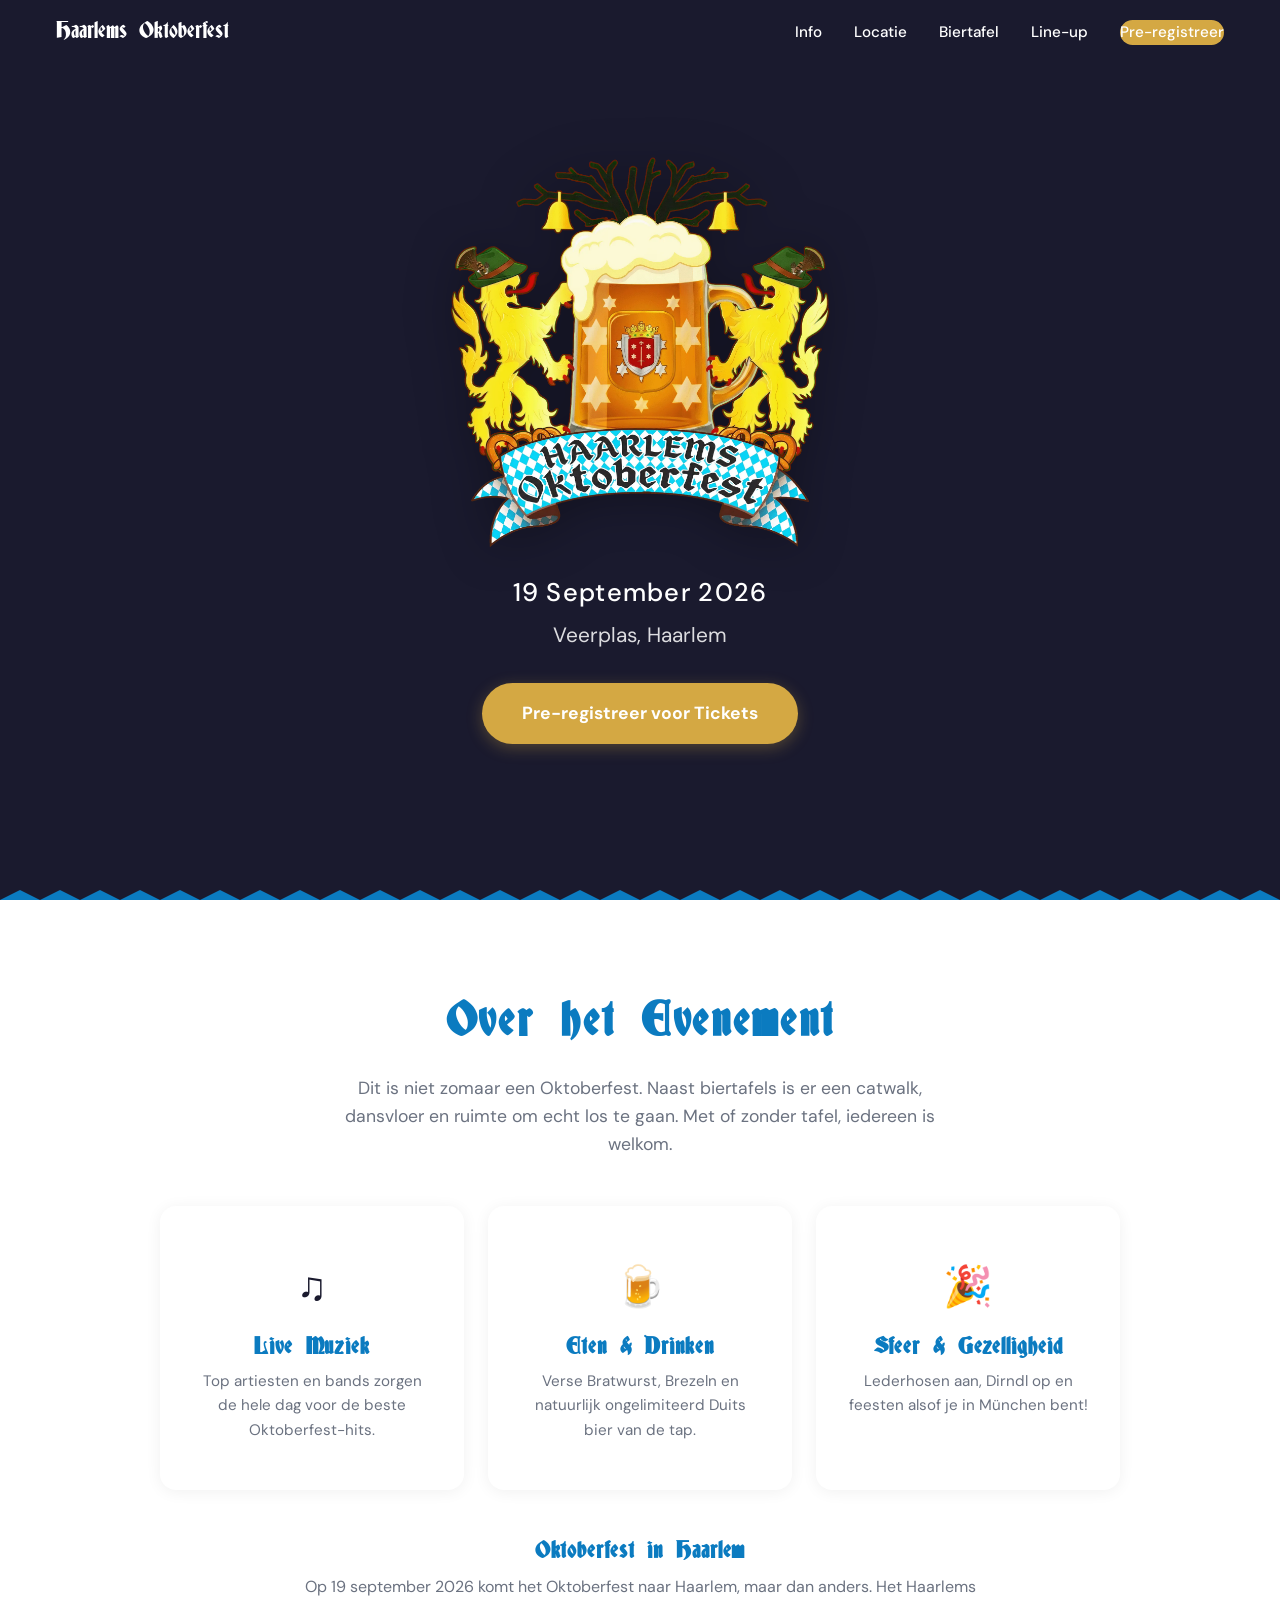
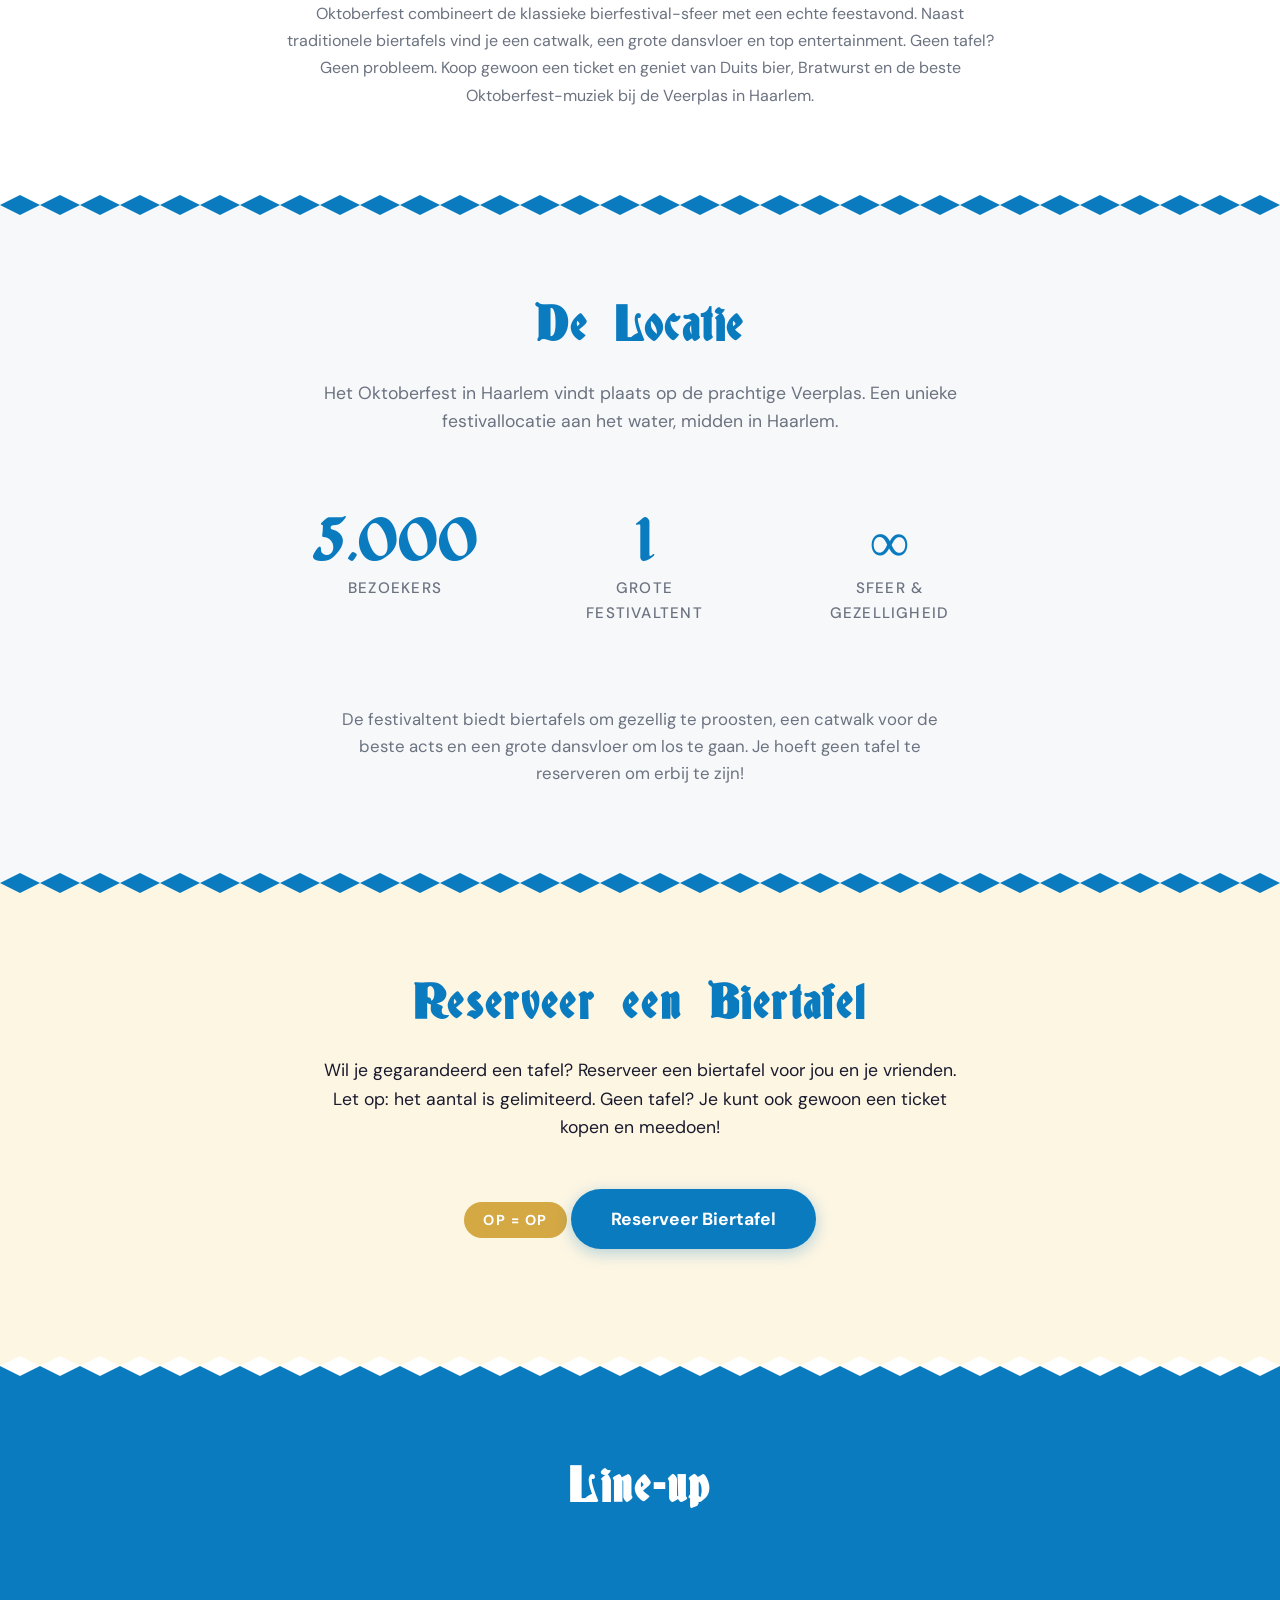
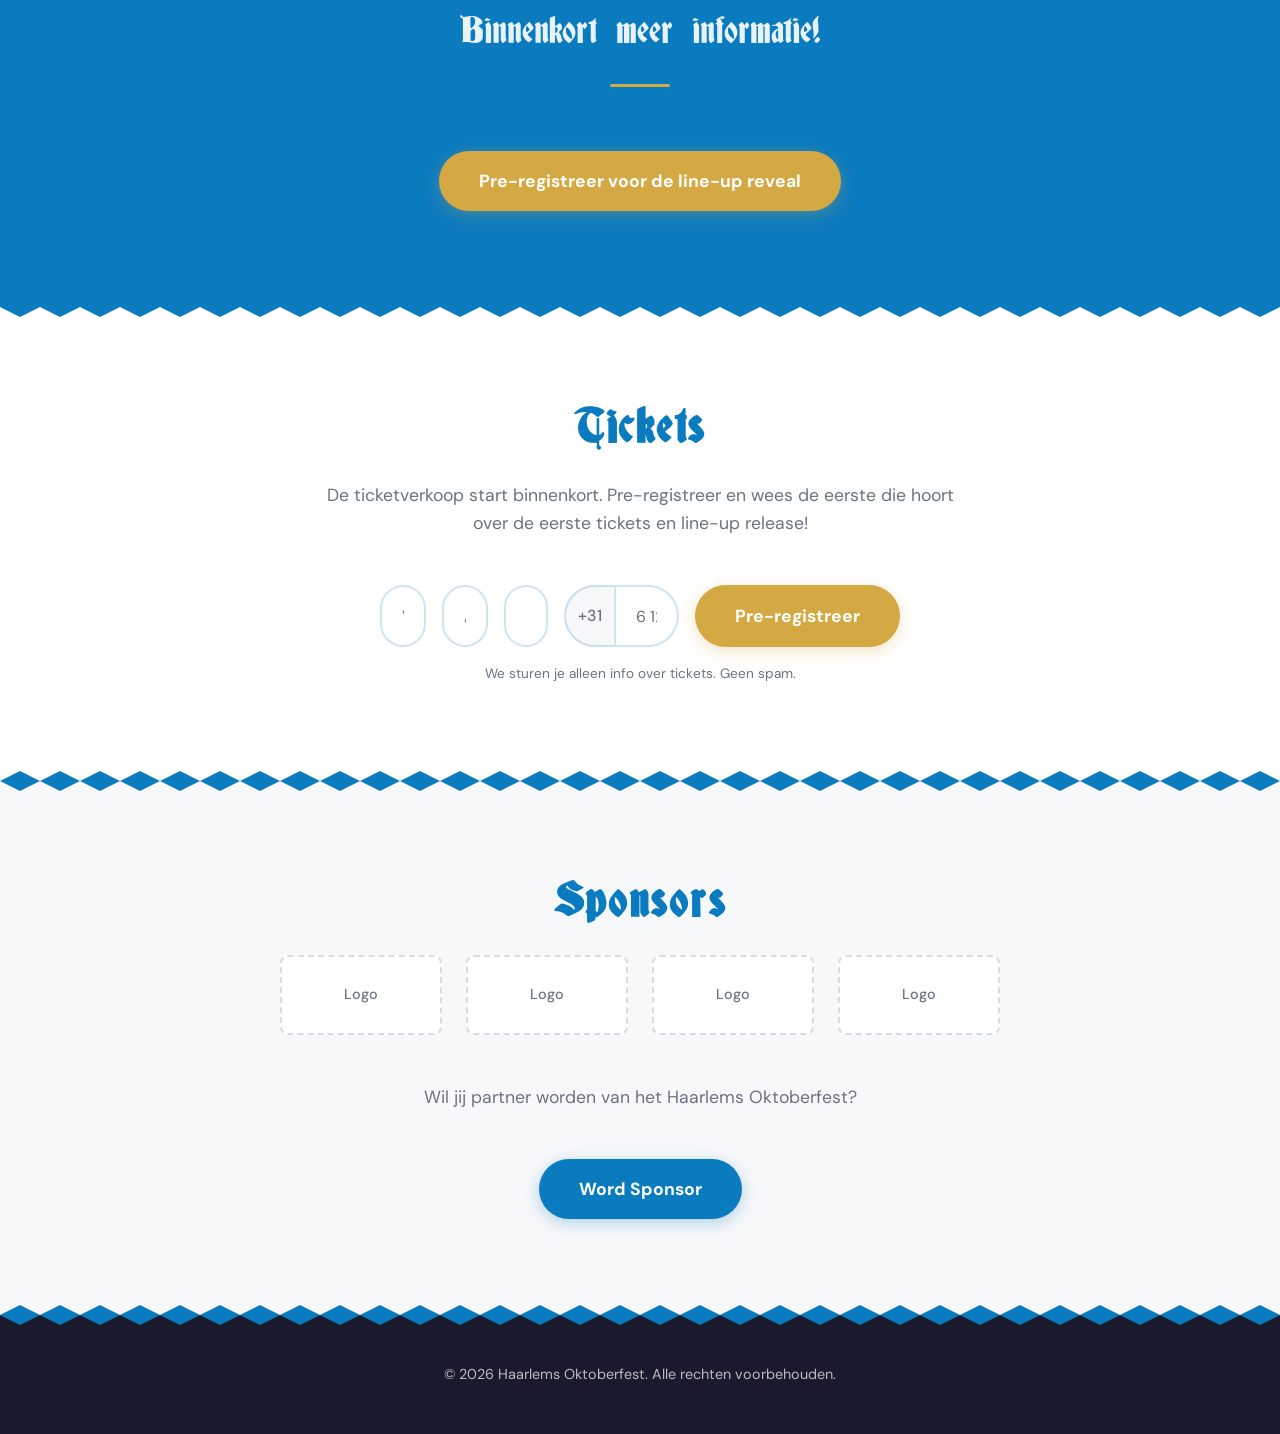
==== commit 5dfaceb1: "Add first name and last name fields to pre-register form Co-Authored-By: Claude Opus 4.6 (1M context" ====
--- a/index.html
+++ b/index.html
@@ -187,6 +187,10 @@
                 <p class="section__intro reveal">De ticketverkoop start binnenkort. Pre-registreer en wees de eerste die hoort over de eerste tickets en line-up release!</p>
                 <form id="preregister-form" class="preregister-form reveal">
                     <div class="preregister-form__fields">
+                        <div class="preregister-form__row">
+                            <input type="text" id="preregister-firstname" name="firstName" placeholder="Voornaam" required class="preregister-form__input" autocomplete="given-name">
+                            <input type="text" id="preregister-lastname" name="lastName" placeholder="Achternaam" required class="preregister-form__input" autocomplete="family-name">
+                        </div>
                         <input type="email" id="preregister-email" name="email" placeholder="Je e-mailadres" required class="preregister-form__input" autocomplete="email">
                         <div class="preregister-form__phone">
                             <span class="preregister-form__prefix">+31</span>
--- a/css/styles.css
+++ b/css/styles.css
@@ -624,6 +624,15 @@
     margin-bottom: var(--space-md);
 }
 
+.preregister-form__row {
+    display: flex;
+    gap: var(--space-md);
+}
+
+.preregister-form__row .preregister-form__input {
+    flex: 1;
+}
+
 .preregister-form__input {
     width: 100%;
     padding: 1rem 1.25rem;
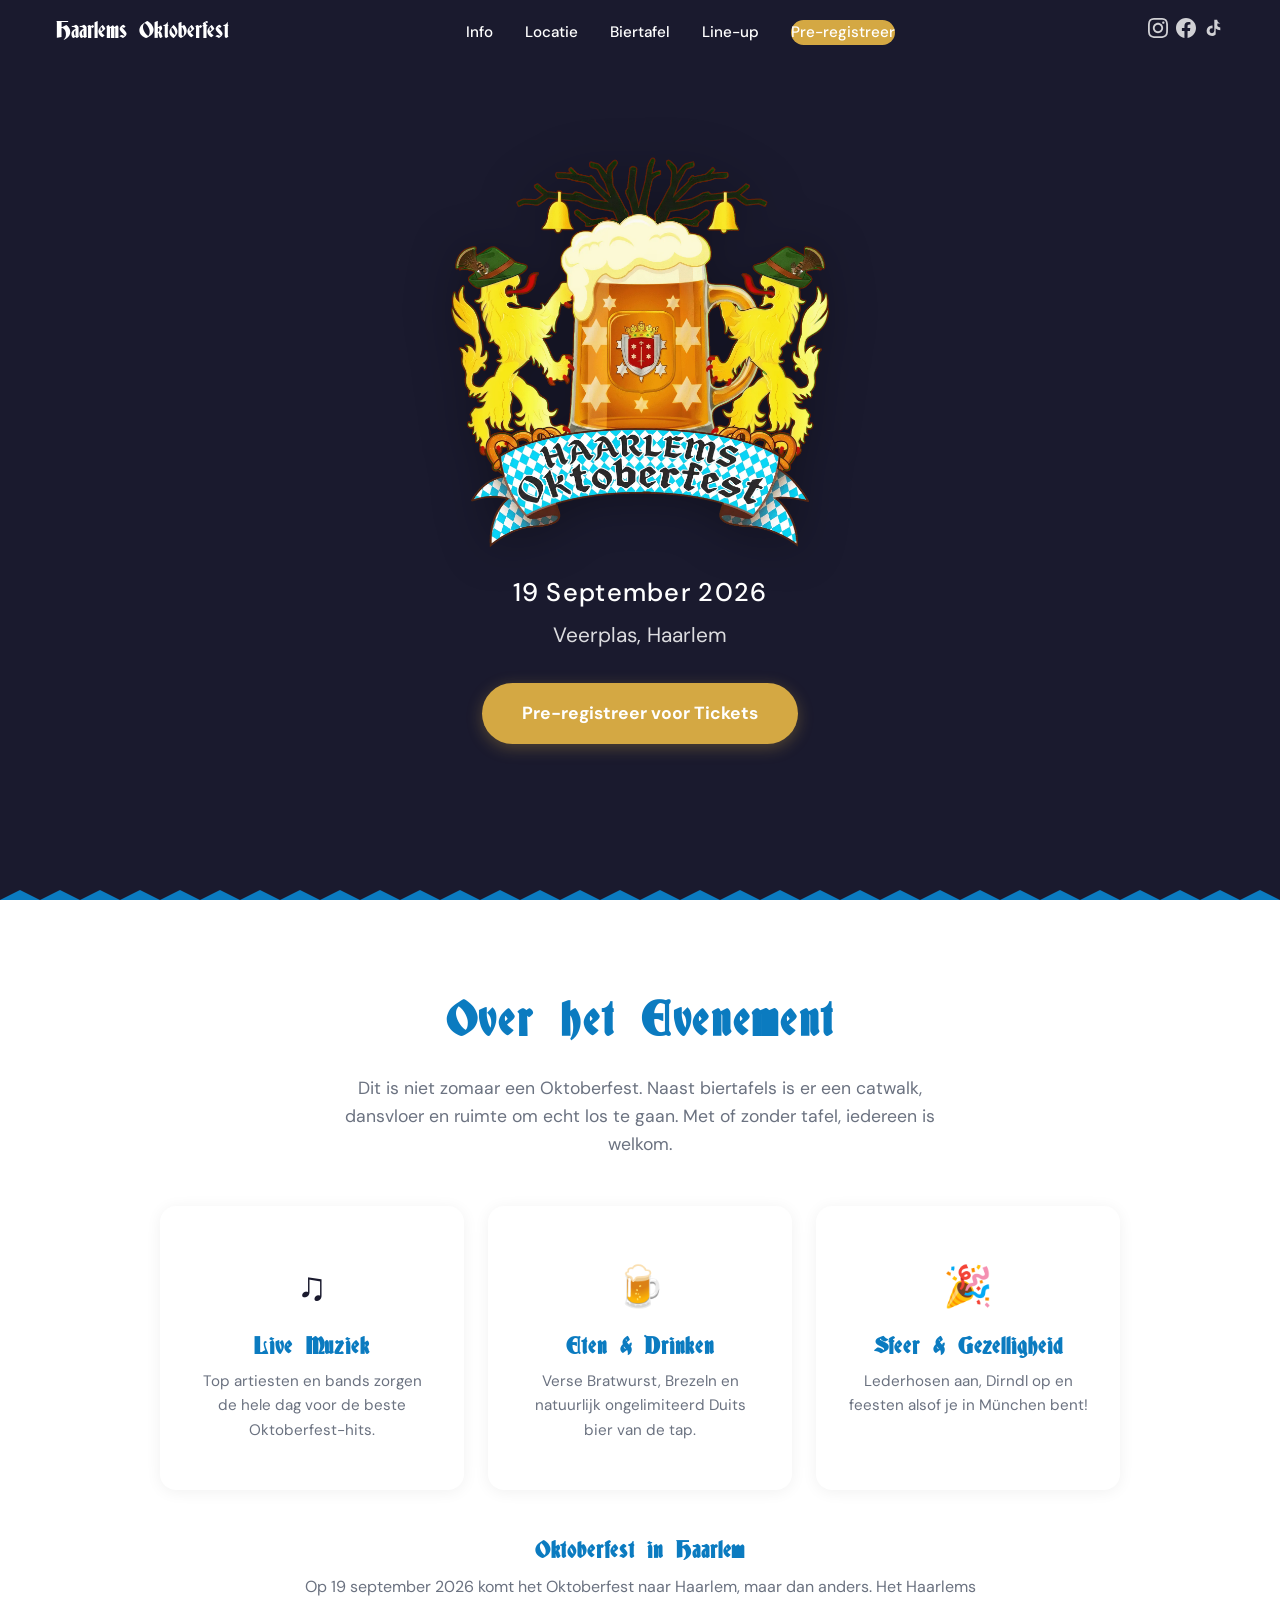
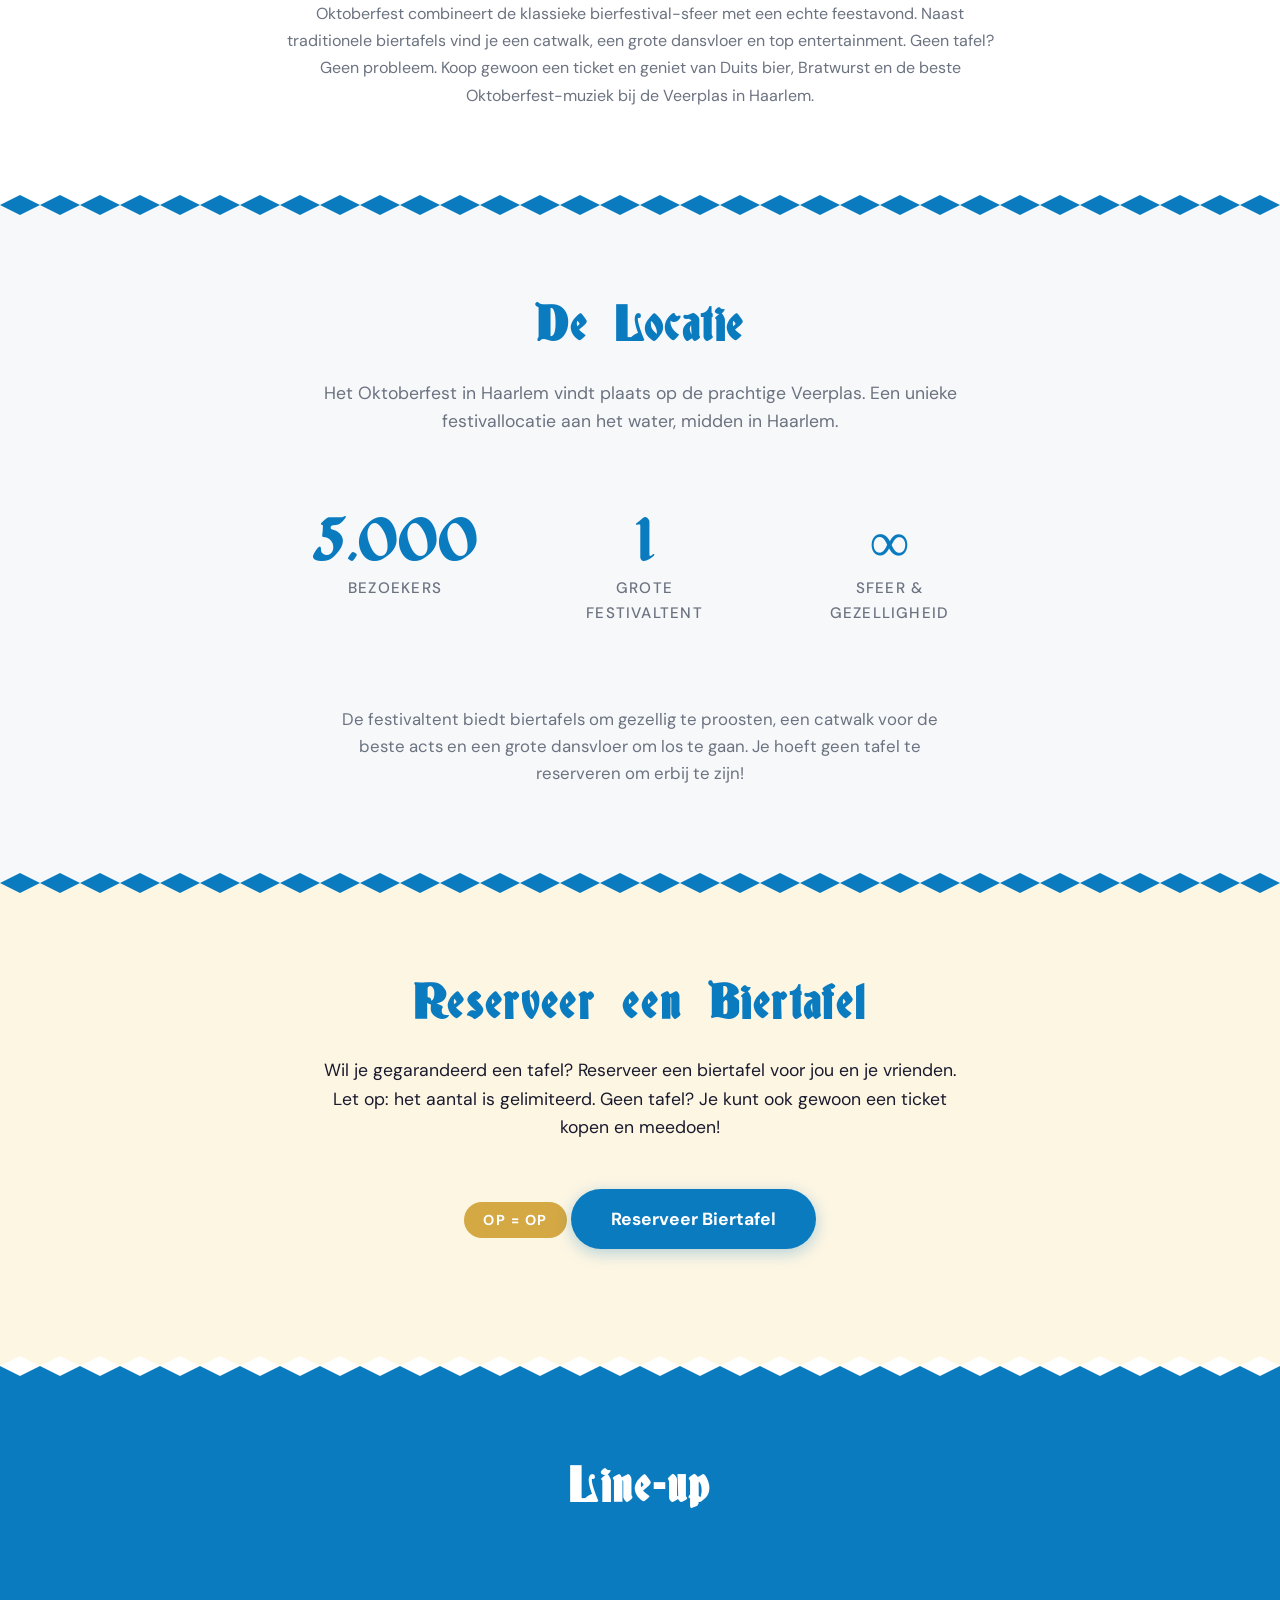
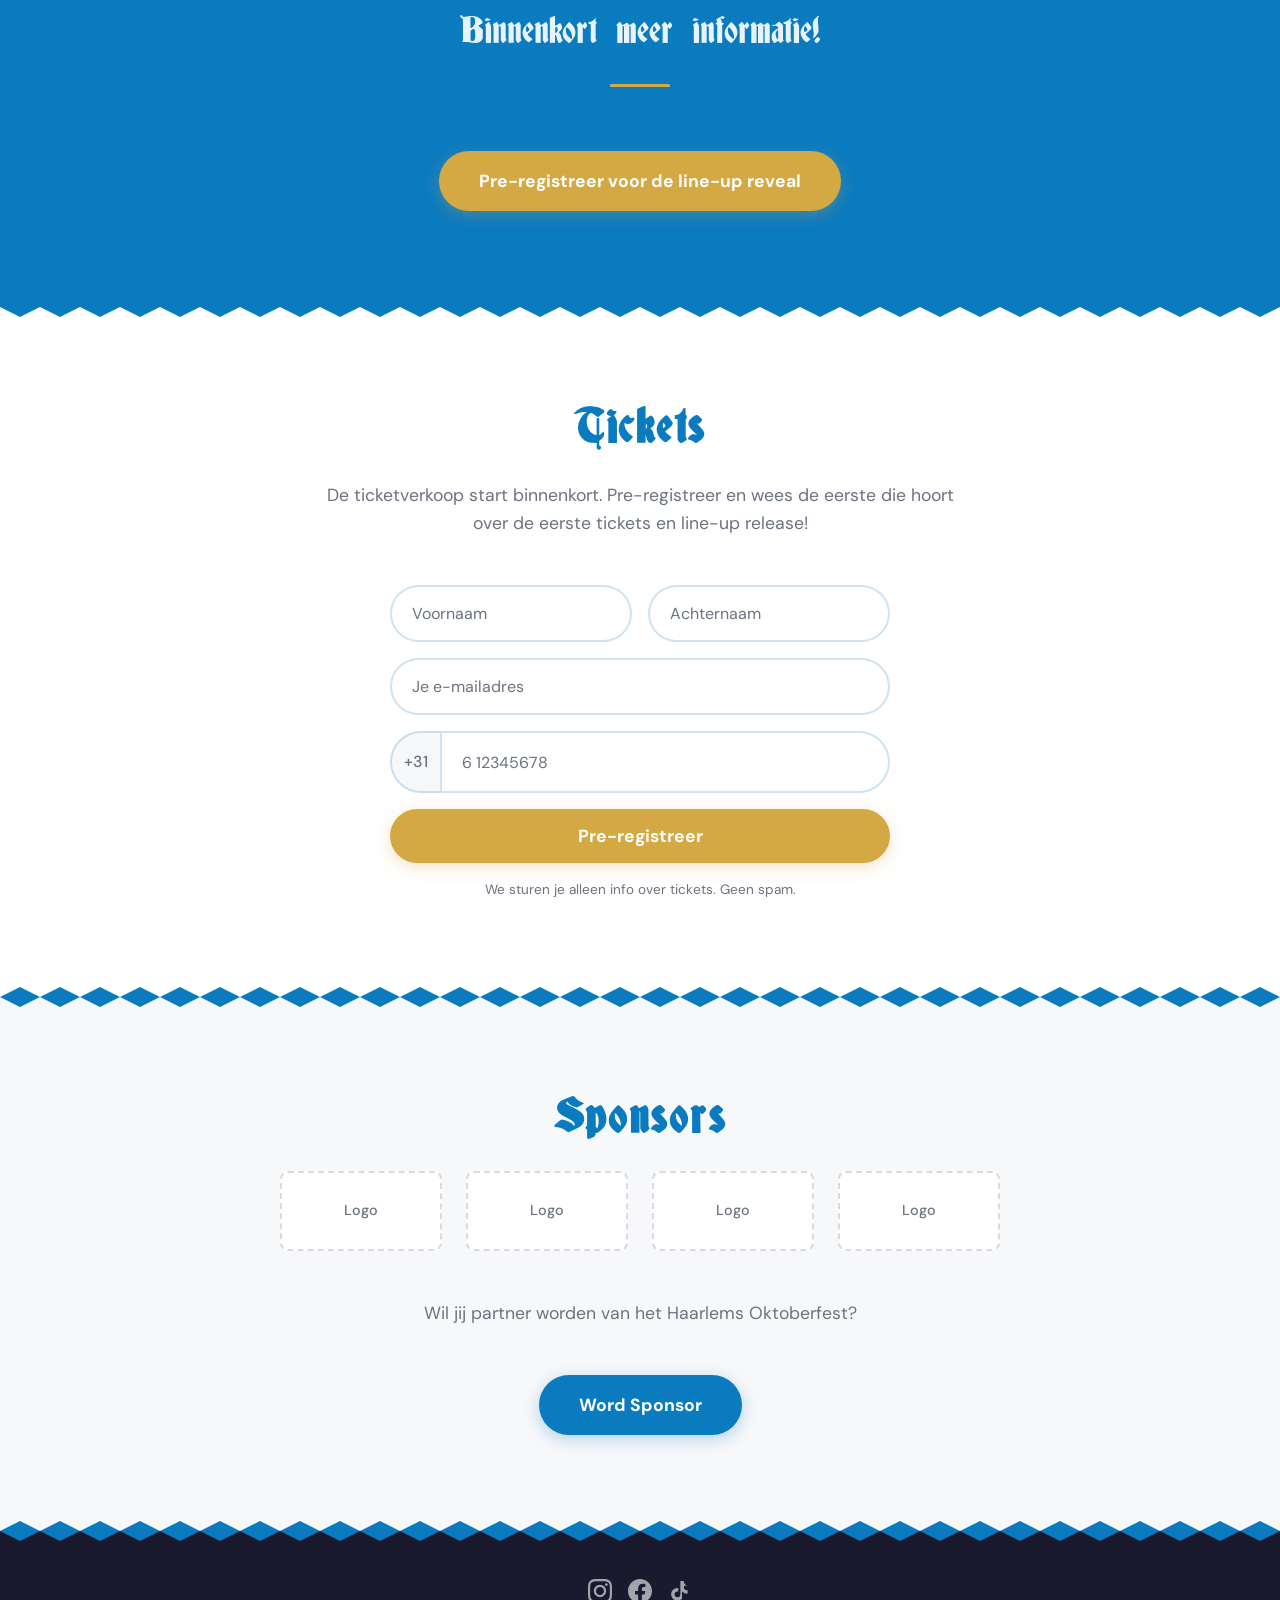
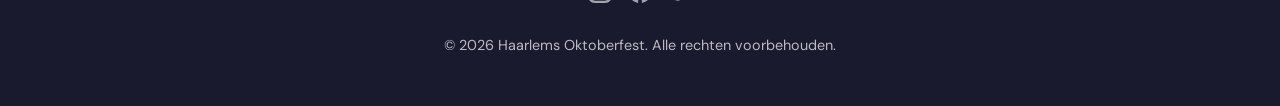
==== commit 46bcf54a: "Add social media icons (Instagram, Facebook, TikTok) to header and footer Co-Authored-By: Claude Opu" ====
--- a/index.html
+++ b/index.html
@@ -81,7 +81,17 @@
                 <li><a href="#biertafel">Biertafel</a></li>
                 <li><a href="#line-up">Line-up</a></li>
                 <li><a href="#tickets" class="btn btn--nav">Pre-registreer</a></li>
+                <li class="nav__links-socials">
+                    <a href="https://www.instagram.com/haarlemsoktoberfest/" target="_blank" rel="noopener" aria-label="Instagram"><svg width="22" height="22" viewBox="0 0 24 24" fill="currentColor"><path d="M12 2.163c3.204 0 3.584.012 4.85.07 3.252.148 4.771 1.691 4.919 4.919.058 1.265.069 1.645.069 4.849 0 3.205-.012 3.584-.069 4.849-.149 3.225-1.664 4.771-4.919 4.919-1.266.058-1.644.07-4.85.07-3.204 0-3.584-.012-4.849-.07-3.26-.149-4.771-1.699-4.919-4.92-.058-1.265-.07-1.644-.07-4.849 0-3.204.013-3.583.07-4.849.149-3.227 1.664-4.771 4.919-4.919 1.266-.057 1.645-.069 4.849-.069zm0-2.163c-3.259 0-3.667.014-4.947.072-4.358.2-6.78 2.618-6.98 6.98-.059 1.281-.073 1.689-.073 4.948 0 3.259.014 3.668.072 4.948.2 4.358 2.618 6.78 6.98 6.98 1.281.058 1.689.072 4.948.072 3.259 0 3.668-.014 4.948-.072 4.354-.2 6.782-2.618 6.979-6.98.059-1.28.073-1.689.073-4.948 0-3.259-.014-3.667-.072-4.947-.196-4.354-2.617-6.78-6.979-6.98-1.281-.059-1.69-.073-4.949-.073zm0 5.838c-3.403 0-6.162 2.759-6.162 6.162s2.759 6.163 6.162 6.163 6.162-2.759 6.162-6.163c0-3.403-2.759-6.162-6.162-6.162zm0 10.162c-2.209 0-4-1.79-4-4 0-2.209 1.791-4 4-4s4 1.791 4 4c0 2.21-1.791 4-4 4zm6.406-11.845c-.796 0-1.441.645-1.441 1.44s.645 1.44 1.441 1.44c.795 0 1.439-.645 1.439-1.44s-.644-1.44-1.439-1.44z"/></svg></a>
+                    <a href="https://www.facebook.com/profile.php?id=61578531070940" target="_blank" rel="noopener" aria-label="Facebook"><svg width="22" height="22" viewBox="0 0 24 24" fill="currentColor"><path d="M24 12.073c0-6.627-5.373-12-12-12s-12 5.373-12 12c0 5.99 4.388 10.954 10.125 11.854v-8.385h-3.047v-3.47h3.047v-2.642c0-3.007 1.792-4.669 4.533-4.669 1.312 0 2.686.235 2.686.235v2.953h-1.514c-1.491 0-1.956.925-1.956 1.874v2.25h3.328l-.532 3.47h-2.796v8.385c5.737-.9 10.125-5.864 10.125-11.854z"/></svg></a>
+                    <a href="https://www.tiktok.com/@haarlemsoktoberfest" target="_blank" rel="noopener" aria-label="TikTok"><svg width="22" height="22" viewBox="0 0 24 24" fill="currentColor"><path d="M19.59 6.69a4.83 4.83 0 01-3.77-4.25V2h-3.45v13.67a2.89 2.89 0 01-2.88 2.5 2.89 2.89 0 01-2.89-2.89 2.89 2.89 0 012.89-2.89c.28 0 .54.04.79.1v-3.5a6.37 6.37 0 00-.79-.05A6.34 6.34 0 003.15 15.2a6.34 6.34 0 0010.86 4.48v-7.13a8.16 8.16 0 005.58 2.2V11.3a4.85 4.85 0 01-3.58-1.59V6.69h3.58z"/></svg></a>
+                </li>
             </ul>
+            <div class="nav__socials">
+                <a href="https://www.instagram.com/haarlemsoktoberfest/" target="_blank" rel="noopener" aria-label="Instagram"><svg width="20" height="20" viewBox="0 0 24 24" fill="currentColor"><path d="M12 2.163c3.204 0 3.584.012 4.85.07 3.252.148 4.771 1.691 4.919 4.919.058 1.265.069 1.645.069 4.849 0 3.205-.012 3.584-.069 4.849-.149 3.225-1.664 4.771-4.919 4.919-1.266.058-1.644.07-4.85.07-3.204 0-3.584-.012-4.849-.07-3.26-.149-4.771-1.699-4.919-4.92-.058-1.265-.07-1.644-.07-4.849 0-3.204.013-3.583.07-4.849.149-3.227 1.664-4.771 4.919-4.919 1.266-.057 1.645-.069 4.849-.069zm0-2.163c-3.259 0-3.667.014-4.947.072-4.358.2-6.78 2.618-6.98 6.98-.059 1.281-.073 1.689-.073 4.948 0 3.259.014 3.668.072 4.948.2 4.358 2.618 6.78 6.98 6.98 1.281.058 1.689.072 4.948.072 3.259 0 3.668-.014 4.948-.072 4.354-.2 6.782-2.618 6.979-6.98.059-1.28.073-1.689.073-4.948 0-3.259-.014-3.667-.072-4.947-.196-4.354-2.617-6.78-6.979-6.98-1.281-.059-1.69-.073-4.949-.073zm0 5.838c-3.403 0-6.162 2.759-6.162 6.162s2.759 6.163 6.162 6.163 6.162-2.759 6.162-6.163c0-3.403-2.759-6.162-6.162-6.162zm0 10.162c-2.209 0-4-1.79-4-4 0-2.209 1.791-4 4-4s4 1.791 4 4c0 2.21-1.791 4-4 4zm6.406-11.845c-.796 0-1.441.645-1.441 1.44s.645 1.44 1.441 1.44c.795 0 1.439-.645 1.439-1.44s-.644-1.44-1.439-1.44z"/></svg></a>
+                <a href="https://www.facebook.com/profile.php?id=61578531070940" target="_blank" rel="noopener" aria-label="Facebook"><svg width="20" height="20" viewBox="0 0 24 24" fill="currentColor"><path d="M24 12.073c0-6.627-5.373-12-12-12s-12 5.373-12 12c0 5.99 4.388 10.954 10.125 11.854v-8.385h-3.047v-3.47h3.047v-2.642c0-3.007 1.792-4.669 4.533-4.669 1.312 0 2.686.235 2.686.235v2.953h-1.514c-1.491 0-1.956.925-1.956 1.874v2.25h3.328l-.532 3.47h-2.796v8.385c5.737-.9 10.125-5.864 10.125-11.854z"/></svg></a>
+                <a href="https://www.tiktok.com/@haarlemsoktoberfest" target="_blank" rel="noopener" aria-label="TikTok"><svg width="20" height="20" viewBox="0 0 24 24" fill="currentColor"><path d="M19.59 6.69a4.83 4.83 0 01-3.77-4.25V2h-3.45v13.67a2.89 2.89 0 01-2.88 2.5 2.89 2.89 0 01-2.89-2.89 2.89 2.89 0 012.89-2.89c.28 0 .54.04.79.1v-3.5a6.37 6.37 0 00-.79-.05A6.34 6.34 0 003.15 15.2a6.34 6.34 0 0010.86 4.48v-7.13a8.16 8.16 0 005.58 2.2V11.3a4.85 4.85 0 01-3.58-1.59V6.69h3.58z"/></svg></a>
+            </div>
         </nav>
     </header>
 
@@ -229,7 +239,12 @@
     <!-- Footer -->
     <footer class="site-footer">
         <div class="bavarian-divider" aria-hidden="true"></div>
-        <div class="container">
+        <div class="container center">
+            <div class="site-footer__socials">
+                <a href="https://www.instagram.com/haarlemsoktoberfest/" target="_blank" rel="noopener" aria-label="Instagram"><svg width="24" height="24" viewBox="0 0 24 24" fill="currentColor"><path d="M12 2.163c3.204 0 3.584.012 4.85.07 3.252.148 4.771 1.691 4.919 4.919.058 1.265.069 1.645.069 4.849 0 3.205-.012 3.584-.069 4.849-.149 3.225-1.664 4.771-4.919 4.919-1.266.058-1.644.07-4.85.07-3.204 0-3.584-.012-4.849-.07-3.26-.149-4.771-1.699-4.919-4.92-.058-1.265-.07-1.644-.07-4.849 0-3.204.013-3.583.07-4.849.149-3.227 1.664-4.771 4.919-4.919 1.266-.057 1.645-.069 4.849-.069zm0-2.163c-3.259 0-3.667.014-4.947.072-4.358.2-6.78 2.618-6.98 6.98-.059 1.281-.073 1.689-.073 4.948 0 3.259.014 3.668.072 4.948.2 4.358 2.618 6.78 6.98 6.98 1.281.058 1.689.072 4.948.072 3.259 0 3.668-.014 4.948-.072 4.354-.2 6.782-2.618 6.979-6.98.059-1.28.073-1.689.073-4.948 0-3.259-.014-3.667-.072-4.947-.196-4.354-2.617-6.78-6.979-6.98-1.281-.059-1.69-.073-4.949-.073zm0 5.838c-3.403 0-6.162 2.759-6.162 6.162s2.759 6.163 6.162 6.163 6.162-2.759 6.162-6.163c0-3.403-2.759-6.162-6.162-6.162zm0 10.162c-2.209 0-4-1.79-4-4 0-2.209 1.791-4 4-4s4 1.791 4 4c0 2.21-1.791 4-4 4zm6.406-11.845c-.796 0-1.441.645-1.441 1.44s.645 1.44 1.441 1.44c.795 0 1.439-.645 1.439-1.44s-.644-1.44-1.439-1.44z"/></svg></a>
+                <a href="https://www.facebook.com/profile.php?id=61578531070940" target="_blank" rel="noopener" aria-label="Facebook"><svg width="24" height="24" viewBox="0 0 24 24" fill="currentColor"><path d="M24 12.073c0-6.627-5.373-12-12-12s-12 5.373-12 12c0 5.99 4.388 10.954 10.125 11.854v-8.385h-3.047v-3.47h3.047v-2.642c0-3.007 1.792-4.669 4.533-4.669 1.312 0 2.686.235 2.686.235v2.953h-1.514c-1.491 0-1.956.925-1.956 1.874v2.25h3.328l-.532 3.47h-2.796v8.385c5.737-.9 10.125-5.864 10.125-11.854z"/></svg></a>
+                <a href="https://www.tiktok.com/@haarlemsoktoberfest" target="_blank" rel="noopener" aria-label="TikTok"><svg width="24" height="24" viewBox="0 0 24 24" fill="currentColor"><path d="M19.59 6.69a4.83 4.83 0 01-3.77-4.25V2h-3.45v13.67a2.89 2.89 0 01-2.88 2.5 2.89 2.89 0 01-2.89-2.89 2.89 2.89 0 012.89-2.89c.28 0 .54.04.79.1v-3.5a6.37 6.37 0 00-.79-.05A6.34 6.34 0 003.15 15.2a6.34 6.34 0 0010.86 4.48v-7.13a8.16 8.16 0 005.58 2.2V11.3a4.85 4.85 0 01-3.58-1.59V6.69h3.58z"/></svg></a>
+            </div>
             <p class="site-footer__copy">&copy; 2026 Haarlems Oktoberfest. Alle rechten voorbehouden.</p>
         </div>
     </footer>
--- a/css/styles.css
+++ b/css/styles.css
@@ -332,6 +332,29 @@
 }
 
 .nav__links a:hover {
+    color: var(--color-primary);
+}
+
+.nav__socials {
+    display: none;
+}
+
+.nav__links-socials {
+    display: flex;
+    gap: var(--space-md);
+    padding-top: var(--space-md);
+    margin-top: var(--space-sm);
+    border-top: 1px solid rgba(0, 0, 0, 0.1);
+}
+
+.nav__links-socials a {
+    color: var(--color-dark);
+    opacity: 0.6;
+    transition: opacity 0.2s ease, color 0.2s ease;
+}
+
+.nav__links-socials a:hover {
+    opacity: 1;
     color: var(--color-primary);
 }
 
@@ -712,12 +735,10 @@
 }
 
 @media (min-width: 768px) {
-    .preregister-form__fields {
-        flex-direction: row;
-    }
-
-    .preregister-form__input {
-        flex: 1;
+    .preregister-form {
+        max-width: 500px;
+        margin-left: auto;
+        margin-right: auto;
     }
 
     .preregister-form__btn {
@@ -778,6 +799,23 @@
     position: relative;
 }
 
+.site-footer__socials {
+    display: flex;
+    justify-content: center;
+    gap: var(--space-md);
+    margin-bottom: var(--space-lg);
+}
+
+.site-footer__socials a {
+    color: rgba(255, 255, 255, 0.6);
+    transition: color 0.2s ease, transform 0.2s ease;
+}
+
+.site-footer__socials a:hover {
+    color: var(--color-gold);
+    transform: scale(1.15);
+}
+
 .site-footer__copy {
     text-align: center;
     font-size: 0.9rem;
@@ -809,6 +847,10 @@
    ========================================================================== */
 @media (min-width: 1024px) {
     .nav__toggle {
+        display: none;
+    }
+
+    .nav__links-socials {
         display: none;
     }
 
@@ -838,4 +880,26 @@
     .site-header.is-scrolled .nav__links .btn--nav {
         color: var(--color-white);
     }
-}
+
+    .nav__socials {
+        display: flex;
+        align-items: center;
+        gap: var(--space-sm);
+        margin-left: var(--space-md);
+    }
+
+    .nav__socials a {
+        color: var(--color-white);
+        opacity: 0.8;
+        transition: opacity 0.2s ease, color 0.2s ease;
+    }
+
+    .nav__socials a:hover {
+        opacity: 1;
+        color: var(--color-gold);
+    }
+
+    .site-header.is-scrolled .nav__socials a {
+        color: var(--color-dark);
+    }
+}
